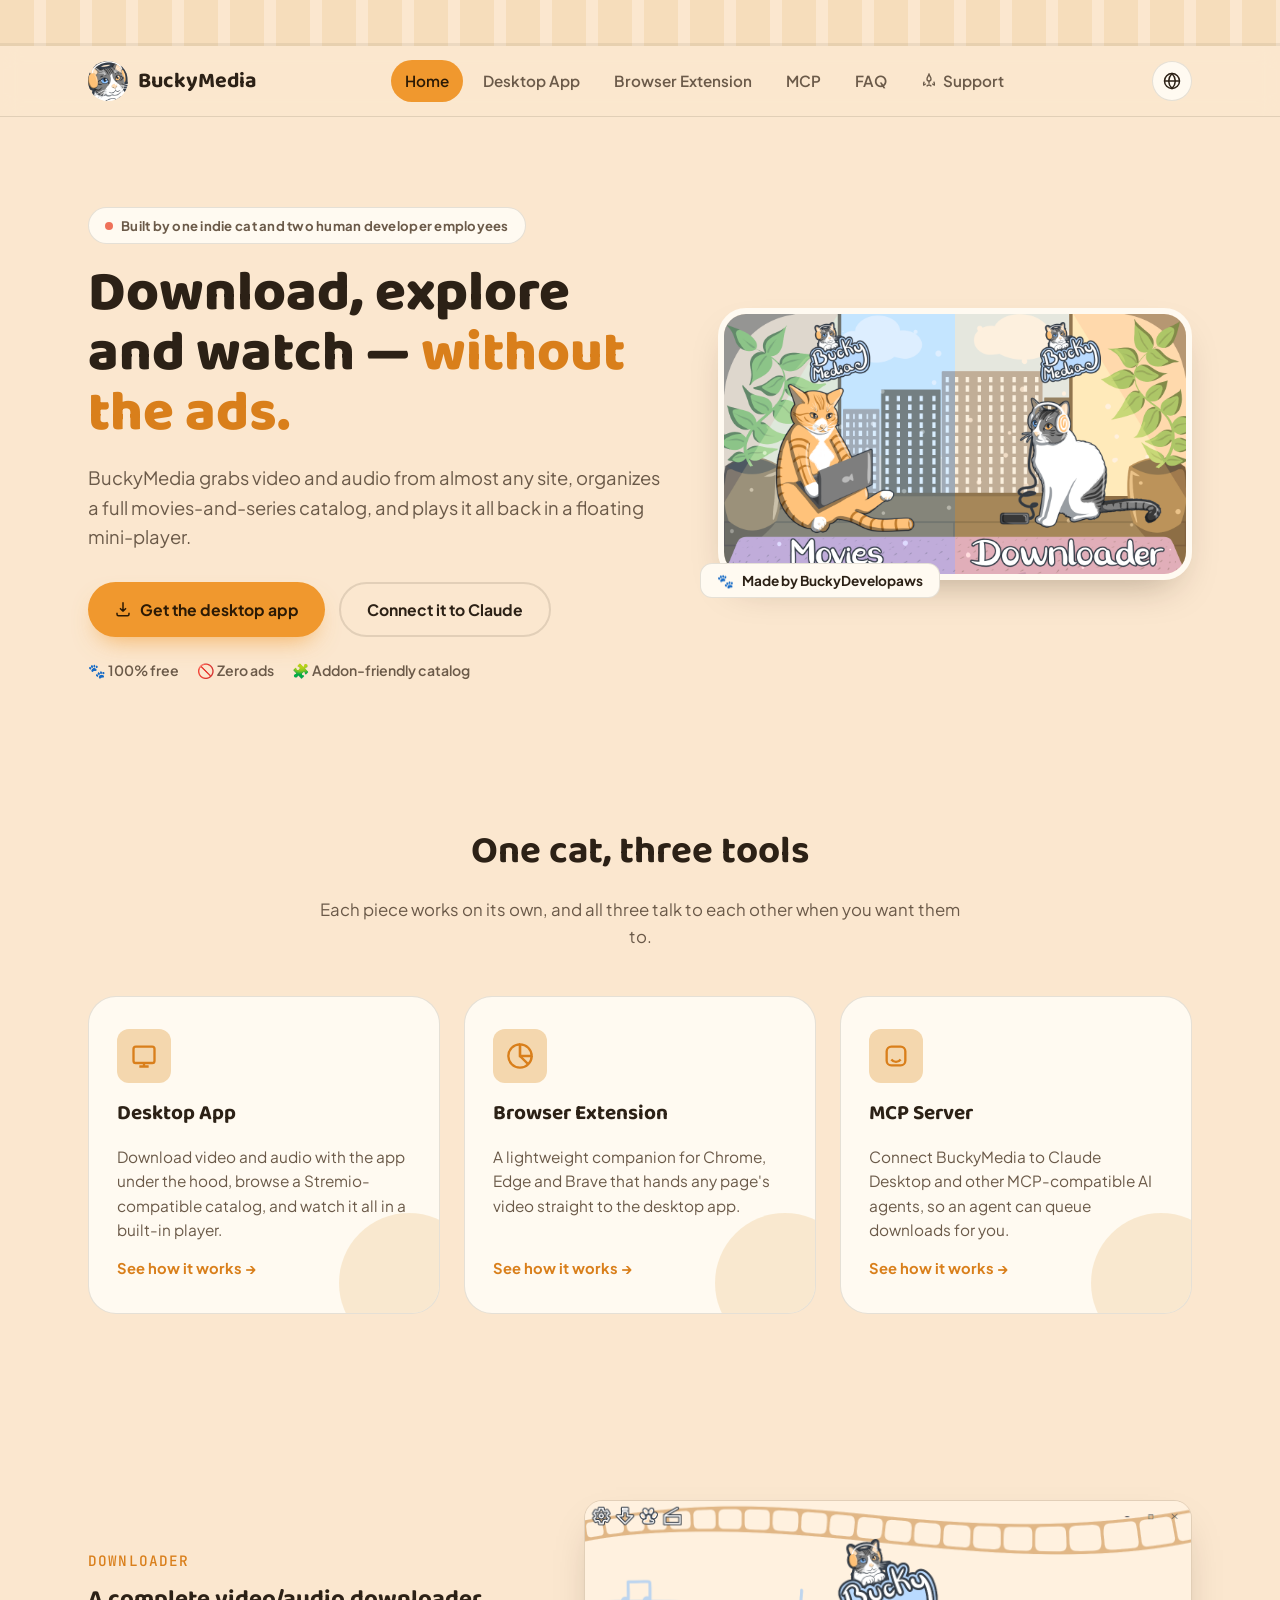
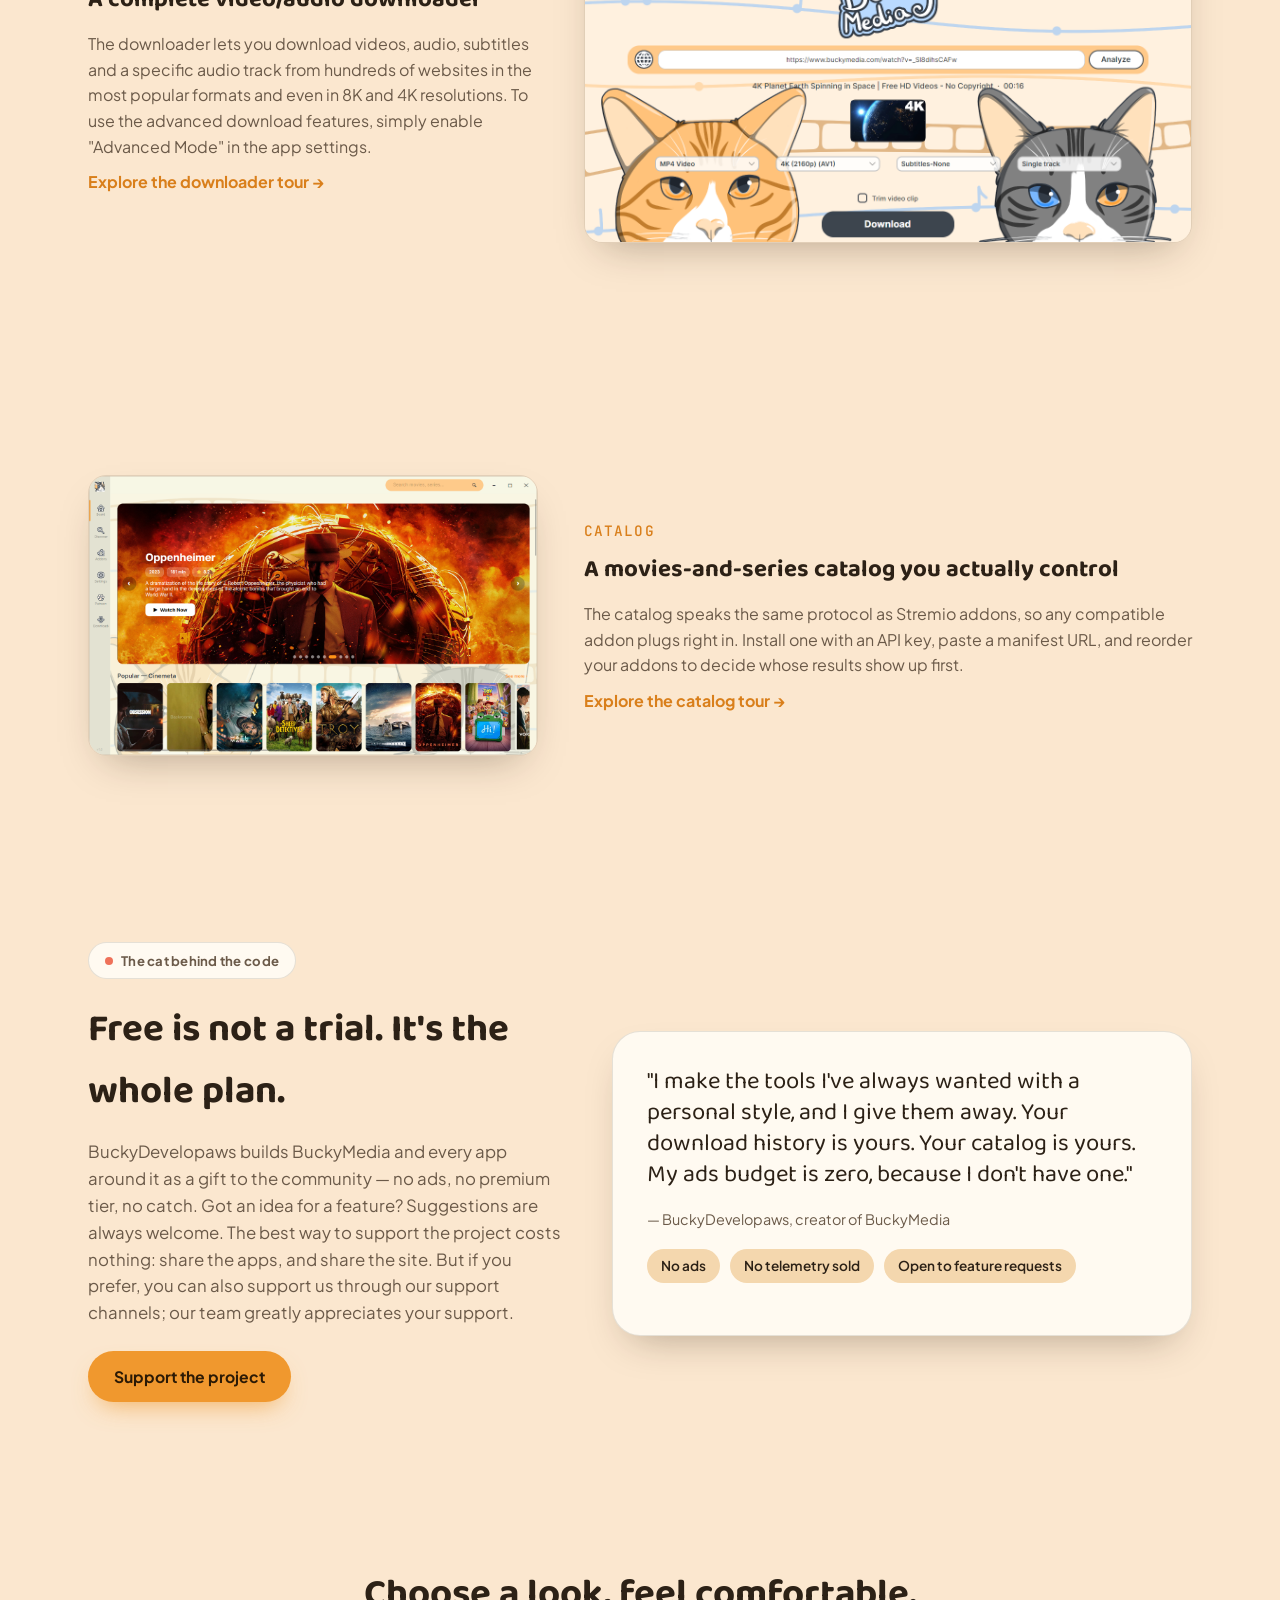
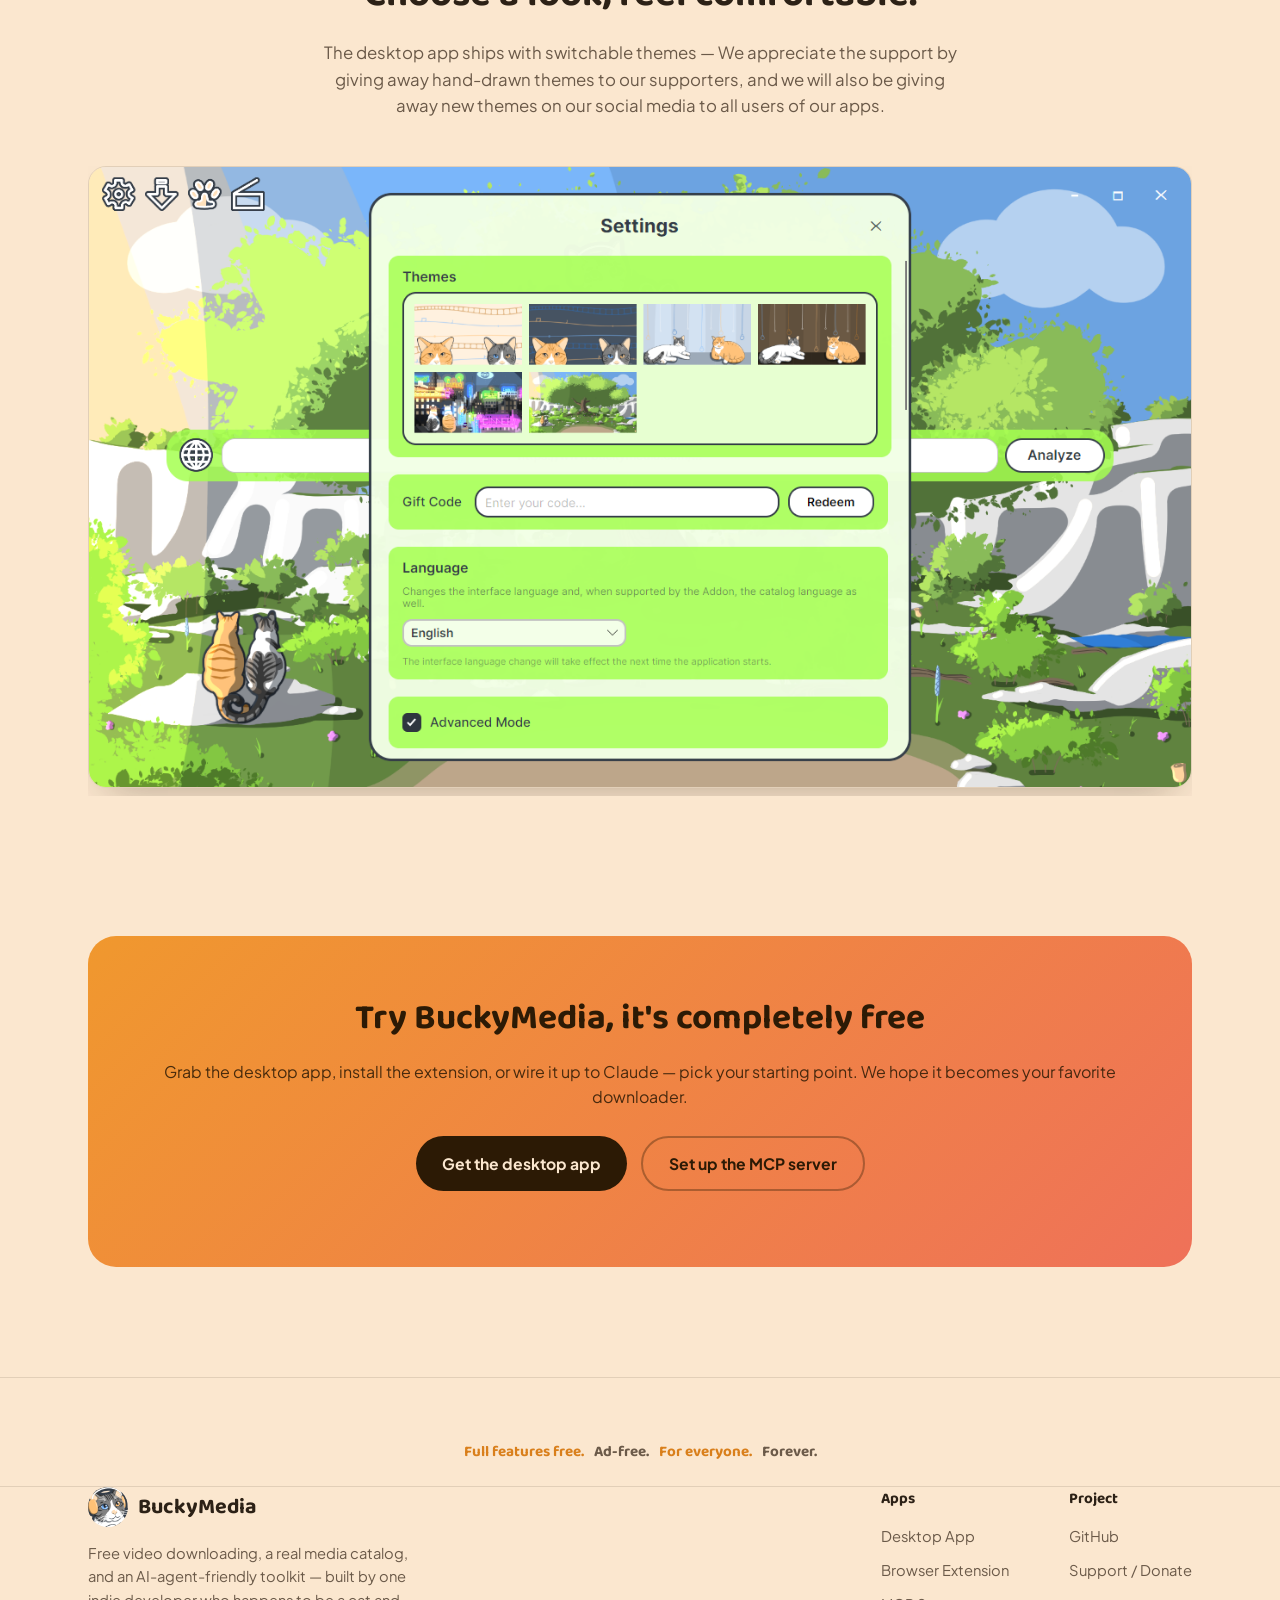
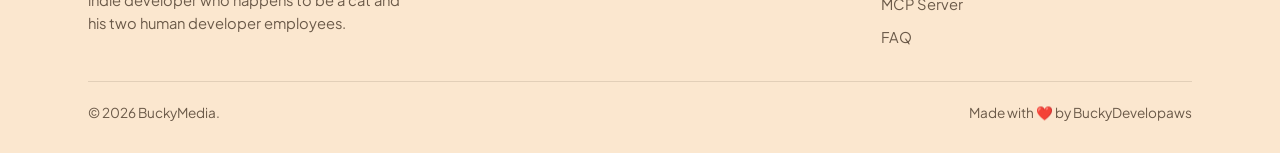
==== index.html @ bd4a401e "Update index.html" ====
<!DOCTYPE html>
<html lang="en">
<head>
<meta charset="UTF-8">
<meta name="viewport" content="width=device-width, initial-scale=1.0">
<title>BuckyMedia — Free downloader, catalog and player, made by an indie cat</title>
<meta name="description" content="BuckyMedia is a free video downloader, a Stremio-protocol media catalog, a built-in browser and player, a browser extension, and an MCP server for AI agents. No ads, ever.">
<link rel="icon" type="image/png" href="assets/img/favicon-32.png">
<link rel="preconnect" href="https://fonts.googleapis.com">
<link rel="stylesheet" href="assets/css/style.css">
</head>
<body>

<div class="filmstrip"></div>

<header class="site-header">
  <div class="wrap">
    <a href="index.html" class="brand">
      <img src="assets/img/favicon-256.png" alt="BuckyMedia logo">
      BuckyMedia
    </a>
    <nav class="main-nav">
      <a href="index.html" class="current">Home</a>
      <a href="desktop-app.html">Desktop App</a>
      <a href="browser-extension.html">Browser Extension</a>
      <a href="mcp.html">MCP</a>
      <a href="faq.html">FAQ</a>
      <a href="https://buckydevelopaws.github.io/" target="_blank" rel="noopener" class="support-link">
        <svg width="16" height="16" viewBox="0 0 24 24" fill="none" stroke="currentColor" stroke-width="2"><path d="M12 2c-1 3-3 4-3 7a3 3 0 0 0 6 0c0-3-2-4-3-7Z"/><path d="M5 13c-1.2 1.6-1.5 3-1 5 1.3-.3 2.4-1 3-2"/><path d="M19 13c1.2 1.6 1.5 3 1 5-1.3-.3-2.4-1-3-2"/><path d="M12 12v4"/><path d="M8.5 20c1-1.6 2-2 3.5-2s2.5.4 3.5 2"/></svg>
        Support
      </a>
    </nav>
    <div class="header-tools">
      <button class="lang-btn" aria-label="Change language" title="Change language">
        <svg viewBox="0 0 24 24" fill="none" stroke="currentColor" stroke-width="1.8"><circle cx="12" cy="12" r="9"/><path d="M3 12h18M12 3c2.5 2.7 4 6 4 9s-1.5 6.3-4 9c-2.5-2.7-4-6-4-9s1.5-6.3 4-9Z"/></svg>
      </button>      
      <button class="nav-toggle" aria-label="Open menu">
        <svg viewBox="0 0 24 24" fill="none" stroke="currentColor" stroke-width="2"><path d="M4 7h16M4 12h16M4 17h16"/></svg>
      </button>
      <div class="lang-popover">
        <p>Translate this page:</p>
        <div id="google_translate_element"></div>
      </div>
    </div>
  </div>
</header>

<main>

    <section class="hero">
        <div class="wrap">
            <div class="reveal in">
                <span class="eyebrow"><span class="dot"></span> Built by one indie cat and two human developer employees</span>
                <h1>Download, explore and watch — <span class="accent">without the ads.</span></h1>
                <p class="lede">BuckyMedia grabs video and audio from almost any site, organizes a full movies-and-series catalog, and plays it all back in a floating mini-player.</p>
                <div class="hero-actions">
                    <a href="https://github.com/BuckyMedia-Apps/desktop/releases/latest/download/BuckyMedia-win-Setup.exe" class="btn btn-primary">
                        <svg width="18" height="18" viewBox="0 0 24 24" fill="none" stroke="currentColor" stroke-width="2"><path d="M12 3v12m0 0 4-4m-4 4-4-4M4 17v2a2 2 0 0 0 2 2h12a2 2 0 0 0 2-2v-2" /></svg>
                        Get the desktop app
                    </a>
                    <a href="mcp.html" class="btn btn-ghost">Connect it to Claude</a>
                </div>
                <div class="hero-badges">
                    <span>🐾 100% free</span>
                    <span>🚫 Zero ads</span>
                    <span>🧩 Addon-friendly catalog</span>
                </div>
            </div>
            <div class="hero-art reveal">
                <img src="assets/img/D-Step-L.png" alt="BuckyMedia Launcher screen, to choose between the downloader and the catalog">
                <div class="float-tag"><span class="paw">🐾</span> Made by BuckyDevelopaws</div>
            </div>
        </div>
    </section>

    <section id="apps">
        <div class="wrap">
            <div class="section-head reveal">
                <h2>One cat, three tools</h2>
                <p>Each piece works on its own, and all three talk to each other when you want them to.</p>
            </div>
            <div class="app-grid">
                <a href="desktop-app.html" class="app-card reveal">
                    <div class="icon">
                        <svg viewBox="0 0 24 24" fill="none" stroke="currentColor" stroke-width="2"><rect x="3" y="4" width="18" height="14" rx="2" /><path d="M8 21h8M12 18v3" /></svg>
                    </div>
                    <h3>Desktop App</h3>
                    <p>Download video and audio with the app under the hood, browse a Stremio-compatible catalog, and watch it all in a built-in player.</p>
                    <span class="card-link">See how it works →</span>
                </a>
                <a href="browser-extension.html" class="app-card reveal">
                    <div class="icon">
                        <svg viewBox="0 0 24 24" fill="none" stroke="currentColor" stroke-width="2"><path d="M12 2a10 10 0 1 0 10 10" /><path d="M12 2v10l7 7" /><path d="M12 2a10 10 0 0 1 10 10h-10Z" /></svg>
                    </div>
                    <h3>Browser Extension</h3>
                    <p>A lightweight companion for Chrome, Edge and Brave that hands any page's video straight to the desktop app.</p>
                    <span class="card-link">See how it works →</span>
                </a>
                <a href="mcp.html" class="app-card reveal">
                    <div class="icon">
                        <svg viewBox="0 0 24 24" fill="none" stroke="currentColor" stroke-width="2"><rect x="4" y="4" width="16" height="16" rx="4" /><path d="M9 9h.01M15 9h.01M8 15c1 1.3 2.3 2 4 2s3-.7 4-2" /></svg>
                    </div>
                    <h3>MCP Server</h3>
                    <p>Connect BuckyMedia to Claude Desktop and other MCP-compatible AI agents, so an agent can queue downloads for you.</p>
                    <span class="card-link">See how it works →</span>
                </a>
            </div>
        </div>
    </section>

    <section id="catalog-preview">
        <div class="wrap">
            <div class="step reverse">
                <div class="step-media reveal">
                    <img src="assets/img/D-Step-p01.png" alt="BuckyMedia catalog showing featured titles and popular picks">
                </div>
                <div class="reveal">
                    <span class="step-num">DOWNLOADER</span>
                    <h3>A complete video/audio downloader</h3>
                    <p>The downloader lets you download videos, audio, subtitles and a specific audio track from hundreds of websites in the most popular formats and even in 8K and 4K resolutions. To use the advanced download features, simply enable "Advanced Mode" in the app settings.</p>
                    <a href="desktop-app.html#downloader" class="card-link" style="text-decoration:none; font-weight:700; color:var(--orange-dark);">Explore the downloader tour →</a>
                </div>
            </div>
        </div>
    </section>


    <section id="catalog-preview">
        <div class="wrap">
            <div class="step">
                <div class="step-media reveal">
                    <img src="assets/img/M-Step-02.png" alt="BuckyMedia catalog showing featured titles and popular picks">
                </div>
                <div class="reveal">
                    <span class="step-num">CATALOG</span>
                    <h3>A movies-and-series catalog you actually control</h3>
                    <p>The catalog speaks the same protocol as Stremio addons, so any compatible addon plugs right in. Install one with an API key, paste a manifest URL, and reorder your addons to decide whose results show up first.</p>
                    <a href="desktop-app.html#catalog" class="card-link" style="text-decoration:none; font-weight:700; color:var(--orange-dark);">Explore the catalog tour →</a>
                </div>
            </div>
        </div>
    </section>

    <section id="why-free">
        <div class="wrap">
            <div class="philosophy">
                <div class="reveal">
                    <span class="eyebrow"><span class="dot"></span> The cat behind the code</span>
                    <h2 style="font-family: var(--font-display); font-size: clamp(1.8rem, 3vw, 2.4rem); margin: 0 0 16px;">Free is not a trial. It's the whole plan.</h2>
                    <p style="color: var(--ink-soft); font-size: 1.05rem;">BuckyDevelopaws builds BuckyMedia and every app around it as a gift to the community — no ads, no premium tier, no catch. Got an idea for a feature? Suggestions are always welcome. The best way to support the project costs nothing: share the apps, and share the site. But if you prefer, you can also support us through our support channels; our team greatly appreciates your support.</p>
                    <div class="hero-actions" style="margin-top:24px;">
                        <a href="https://github.com/BuckyDevelopaws" target="_blank" rel="noopener" class="btn btn-primary">Support the project</a>
                    </div>
                </div>
                <div class="signature-card reveal">
                    <blockquote>"I make the tools I've always wanted with a personal style, and I give them away. Your download history is yours. Your catalog is yours. My ads budget is zero, because I don't have one."</blockquote>
                    <cite>— BuckyDevelopaws, creator of BuckyMedia</cite>
                    <div class="pill-row">
                        <span class="pill">No ads</span>
                        <span class="pill">No telemetry sold</span>
                        <span class="pill">Open to feature requests</span>
                    </div>
                </div>
            </div>
        </div>
    </section>

    <section id="themes">
        <div class="wrap">
            <div class="section-head reveal">
                <h2>Choose a look, feel comfortable.</h2>
                <p>The desktop app ships with switchable themes — We appreciate the support by giving away hand-drawn themes to our supporters, and we will also be giving away new themes on our social media to all users of our apps.</p>
            </div>
            <div class="theme-strip reveal">
                <img src="assets/img/S-Step-02.png" alt="Forest theme applied to the settings window" style="border-radius: var(--radius-md); border: 1px solid var(--line); box-shadow: var(--shadow);">
            </div>
        </div>
    </section>

    <section id="cta">
        <div class="wrap">
            <div class="cta-band reveal">
                <h2>Try BuckyMedia, it's completely free</h2>
                <p>Grab the desktop app, install the extension, or wire it up to Claude — pick your starting point. We hope it becomes your favorite downloader.</p>
                <div class="hero-actions" style="justify-content:center;">
                    <a href="https://github.com/BuckyMedia-Apps/desktop/releases/latest/download/BuckyMedia-win-Setup.exe" class="btn" style="background:#2c1a05; color:#fbe7cf;">Get the desktop app</a>
                    <a href="mcp.html" class="btn btn-ghost">Set up the MCP server</a>
                </div>
            </div>
        </div>
    </section>

</main>

<footer class="site-footer">
  <div class="tagline-strip"><span>Full features free.</span><span>Ad-free.</span><span>For everyone.</span><span>Forever.</span></div>
  <div class="wrap">
    <div class="footer-top">
      <div class="footer-brand">
        <a href="index.html" class="brand">
          <img src="assets/img/favicon-256.png" alt="BuckyMedia logo">
          BuckyMedia
        </a>
        <p>Free video downloading, a real media catalog, and an AI-agent-friendly toolkit — built by one indie developer who happens to be a cat and his two human developer employees.</p>
      </div>
      <div class="footer-links">
        <div>
          <h4>Apps</h4>
          <ul>
            <li><a href="desktop-app.html">Desktop App</a></li>
            <li><a href="browser-extension.html">Browser Extension</a></li>
            <li><a href="mcp.html">MCP Server</a></li>
            <li><a href="faq.html">FAQ</a></li>
          </ul>
        </div>
        <div>
          <h4>Project</h4>
          <ul>
            <li><a href="https://github.com/BuckyMedia-Apps" target="_blank" rel="noopener">GitHub</a></li>
            <li><a href="https://github.com/BuckyDevelopaws" target="_blank" rel="noopener">Support / Donate</a></li>
          </ul>
        </div>
      </div>
    </div>
    <div class="footer-bottom">
      <span>© <span id="year"></span> BuckyMedia.</span>
      <span>Made with ❤️ by BuckyDevelopaws</span>
    </div>
  </div>
</footer>

<script src="https://translate.google.com/translate_a/element.js?cb=googleTranslateElementInit"></script>
<script src="assets/js/main.js"></script>
<script>document.getElementById("year").textContent = new Date().getFullYear();</script>
</body>
</html>
---- assets/css/style.css ----
@import url('https://fonts.googleapis.com/css2?family=Baloo+2:wght@500;600;700;800&family=Plus+Jakarta+Sans:ital,wght@0,400;0,500;0,600;0,700;1,500&family=JetBrains+Mono:wght@400;500&display=swap');

:root {
  --cream: #fbe7cf;
  --cream-deep: #f4d7ae;
  --paper: #fffaf1;
  --ink: #2c2116;
  --ink-soft: #6b5a49;
  --orange: #f0982e;
  --orange-dark: #d97f1b;
  --coral: #ef7159;
  --sky: #8fd0e8;
  --sky-deep: #5fb3d1;
  --line: rgba(44, 33, 22, 0.12);
  --shadow: 0 18px 40px -18px rgba(44, 27, 10, 0.35);
  --radius-lg: 28px;
  --radius-md: 18px;
  --radius-sm: 12px;
  --font-display: "Baloo 2", ui-rounded, "Segoe UI", sans-serif;
  --font-body: "Plus Jakarta Sans", "Segoe UI", sans-serif;
  --font-mono: "JetBrains Mono", ui-monospace, monospace;
}

html[data-theme="night"] {
  --cream: #1c2333;
  --cream-deep: #141a28;
  --paper: #232b40;
  --ink: #f2ecdf;
  --ink-soft: #b7c1d9;
  --orange: #ffb454;
  --orange-dark: #f0982e;
  --coral: #ff8a70;
  --sky: #5fb3d1;
  --sky-deep: #3d90ae;
  --line: rgba(242, 236, 223, 0.14);
  --shadow: 0 18px 40px -18px rgba(0, 0, 0, 0.55);
}

html[data-theme="forest"] {
  --cream: #e7f2dc;
  --cream-deep: #d2e8bd;
  --paper: #fbfff4;
  --ink: #253017;
  --ink-soft: #55603f;
  --orange: #e8912f;
  --orange-dark: #c97a1f;
  --coral: #ef7159;
  --sky: #7fbf8a;
  --sky-deep: #5aa267;
  --line: rgba(37, 48, 23, 0.14);
  --shadow: 0 18px 40px -18px rgba(30, 45, 15, 0.35);
}

* { box-sizing: border-box; }

html { scroll-behavior: smooth; }

@media (prefers-reduced-motion: reduce) {
  html { scroll-behavior: auto; }
  * { animation-duration: 0.001ms !important; transition-duration: 0.001ms !important; }
}

body {
  margin: 0;
  background: var(--cream);
  color: var(--ink);
  font-family: var(--font-body);
  line-height: 1.6;
  transition: background 0.4s ease, color 0.4s ease;
  overflow-x: hidden;
}

img { max-width: 100%; display: block; }

a { color: inherit; }

.wrap {
  max-width: 1160px;
  margin: 0 auto;
  padding: 0 28px;
}

.filmstrip {
  height: 46px;
  width: 100%;
  background-image: repeating-linear-gradient(
    90deg,
    var(--cream-deep) 0px,
    var(--cream-deep) 34px,
    transparent 34px,
    transparent 46px
  );
  border-bottom: 3px solid var(--line);
  opacity: 0.6;
}

/* header */

.site-header {
  position: sticky;
  top: 0;
  z-index: 50;
  background: color-mix(in srgb, var(--cream) 88%, transparent);
  backdrop-filter: blur(10px);
  border-bottom: 1px solid var(--line);
}

.site-header .wrap {
  display: flex;
  align-items: center;
  justify-content: space-between;
  padding-top: 14px;
  padding-bottom: 14px;
  gap: 20px;
}

.brand {
  display: flex;
  align-items: center;
  gap: 10px;
  font-family: var(--font-display);
  font-weight: 700;
  font-size: 1.35rem;
  text-decoration: none;
  color: var(--ink);
  white-space: nowrap;
}

.brand img { width: 40px; height: 40px; border-radius: 50%; }

.main-nav {
  display: flex;
  align-items: center;
  gap: 6px;
}

.main-nav a {
  text-decoration: none;
  font-weight: 600;
  font-size: 0.95rem;
  color: var(--ink-soft);
  padding: 9px 14px;
  border-radius: 999px;
  transition: background 0.2s ease, color 0.2s ease;
}

.main-nav a:hover,
.main-nav a:focus-visible {
  background: var(--cream-deep);
  color: var(--ink);
}

.main-nav a.current {
  background: var(--orange);
  color: #2c1a05;
}

.main-nav a.support-link {
  display: inline-flex;
  align-items: center;
  gap: 6px;
}

.header-tools {
  display: flex;
  align-items: center;
  gap: 10px;
}

.lang-btn,
.theme-btn {
  display: inline-flex;
  align-items: center;
  justify-content: center;
  width: 40px;
  height: 40px;
  border-radius: 50%;
  border: 1px solid var(--line);
  background: var(--paper);
  cursor: pointer;
  color: var(--ink);
  transition: transform 0.2s ease, background 0.2s ease;
}

.lang-btn:hover,
.theme-btn:hover { transform: translateY(-2px); background: var(--cream-deep); }

.lang-btn svg,
.theme-btn svg { width: 20px; height: 20px; }

.lang-popover {
  position: absolute;
  right: 28px;
  top: 64px;
  background: var(--paper);
  border: 1px solid var(--line);
  border-radius: var(--radius-sm);
  box-shadow: var(--shadow);
  padding: 10px;
  display: none;
  min-width: 190px;
}

.lang-popover.open { display: block; }

.lang-popover p {
  margin: 0 0 8px;
  font-size: 0.82rem;
  color: var(--ink-soft);
}

#google_translate_element { font-size: 0.9rem; }

.nav-toggle {
  display: none;
  width: 40px;
  height: 40px;
  border-radius: 50%;
  border: 1px solid var(--line);
  background: var(--paper);
  align-items: center;
  justify-content: center;
  cursor: pointer;
}

/* buttons */

.btn {
  display: inline-flex;
  align-items: center;
  gap: 8px;
  font-family: var(--font-body);
  font-weight: 700;
  font-size: 0.98rem;
  padding: 13px 26px;
  border-radius: 999px;
  border: none;
  cursor: pointer;
  text-decoration: none;
  transition: transform 0.15s ease, box-shadow 0.15s ease;
}

.btn:hover { transform: translateY(-2px); }

.btn-primary {
  background: var(--orange);
  color: #2c1a05;
  box-shadow: 0 12px 24px -10px color-mix(in srgb, var(--orange) 70%, transparent);
}

.btn-primary:hover { background: var(--orange-dark); }

.btn-ghost {
  background: transparent;
  color: var(--ink);
  border: 2px solid var(--line);
}

.btn-ghost:hover { border-color: var(--orange); }

.btn-block { width: 100%; justify-content: center; }

/* hero */

.hero {
  position: relative;
  padding: 90px 0 70px;
  overflow: hidden;
}

.hero .wrap {
  display: grid;
  grid-template-columns: 1.1fr 0.9fr;
  gap: 50px;
  align-items: center;
}

.eyebrow {
  display: inline-flex;
  align-items: center;
  gap: 8px;
  background: var(--paper);
  border: 1px solid var(--line);
  padding: 7px 16px;
  border-radius: 999px;
  font-size: 0.82rem;
  font-weight: 700;
  letter-spacing: 0.02em;
  color: var(--ink-soft);
  margin-bottom: 20px;
}

.eyebrow .dot { width: 8px; height: 8px; border-radius: 50%; background: var(--coral); }

h1 {
  font-family: var(--font-display);
  font-size: clamp(2.4rem, 4.4vw, 3.6rem);
  line-height: 1.06;
  margin: 0 0 20px;
  font-weight: 800;
}

h1 .accent { color: var(--orange-dark); }

.lede {
  font-size: 1.15rem;
  color: var(--ink-soft);
  max-width: 46ch;
  margin: 0 0 30px;
}

.hero-actions { display: flex; gap: 14px; flex-wrap: wrap; margin-bottom: 22px; }

.hero-badges { display: flex; gap: 18px; flex-wrap: wrap; font-size: 0.88rem; color: var(--ink-soft); font-weight: 600; }

.hero-badges span { display: inline-flex; align-items: center; gap: 6px; }

.hero-art {
  position: relative;
}

.hero-art img {
  border-radius: var(--radius-lg);
  border: 6px solid var(--paper);
  box-shadow: var(--shadow);
}

.hero-art .float-tag {
  position: absolute;
  bottom: -18px;
  left: -18px;
  background: var(--paper);
  border: 1px solid var(--line);
  border-radius: var(--radius-sm);
  padding: 6px 16px;
  box-shadow: var(--shadow);
  font-weight: 700;
  font-size: 0.85rem;
  display: flex;
  align-items: center;
  gap: 8px;
}

.hero-art .float-tag .paw { color: var(--orange-dark); }

/* section basics */

section { padding: 70px 0; }

.section-head { max-width: 640px; margin: 0 auto 46px; text-align: center; }

.section-head h2 {
  font-family: var(--font-display);
  font-size: clamp(1.8rem, 3vw, 2.4rem);
  margin: 0 0 14px;
  font-weight: 700;
}

.section-head p { color: var(--ink-soft); font-size: 1.05rem; margin: 0; }

.section-head.left { text-align: left; margin: 0 0 46px; }

/* app cards */

.app-grid {
  display: grid;
  grid-template-columns: repeat(3, 1fr);
  gap: 24px;
}

.app-card {
  background: var(--paper);
  border: 1px solid var(--line);
  border-radius: var(--radius-lg);
  padding: 32px 28px;
  display: flex;
  flex-direction: column;
  gap: 14px;
  text-decoration: none;
  color: var(--ink);
  transition: transform 0.2s ease, box-shadow 0.2s ease;
  position: relative;
  overflow: hidden;
}

.app-card::after {
  content: "";
  position: absolute;
  inset: auto -40px -40px auto;
  width: 140px;
  height: 140px;
  background: var(--cream-deep);
  border-radius: 50%;
  opacity: 0.5;
  z-index: 0;
}

.app-card > * { position: relative; z-index: 1; }

.app-card:hover { transform: translateY(-6px); box-shadow: var(--shadow); }

.app-card .icon {
  width: 54px;
  height: 54px;
  border-radius: var(--radius-sm);
  background: var(--cream-deep);
  display: flex;
  align-items: center;
  justify-content: center;
}

.app-card .icon svg { width: 28px; height: 28px; color: var(--orange-dark); }

.app-card h3 { font-family: var(--font-display); font-size: 1.3rem; margin: 0; }

.app-card p { margin: 0; color: var(--ink-soft); font-size: 0.96rem; }

.app-card .card-link {
  margin-top: auto;
  font-weight: 700;
  color: var(--orange-dark);
  display: inline-flex;
  align-items: center;
  gap: 6px;
  font-size: 0.92rem;
}

/* steps / tutorial */

.step {
  display: grid;
  grid-template-columns: 0.85fr 1.15fr;
  gap: 46px;
  align-items: center;
  padding: 46px 0;
  border-bottom: 1px solid var(--line);
}

.step:last-child { border-bottom: none; }

.step.reverse .step-media { order: 2; }

.step-media img {
  border-radius: var(--radius-md);
  border: 1px solid var(--line);
  box-shadow: var(--shadow);
}

.step-num {
  font-family: var(--font-mono);
  color: var(--orange-dark);
  font-weight: 500;
  font-size: 0.9rem;
  letter-spacing: 0.08em;
}

.step h3 {
  font-family: var(--font-display);
  font-size: 1.5rem;
  margin: 8px 0 12px;
}

.step p { color: var(--ink-soft); margin: 0 0 10px; }

.step ul { margin: 12px 0 0; padding-left: 20px; color: var(--ink-soft); }

.step ul li { margin-bottom: 6px; }

.step .callout-list {
  list-style: none;
  padding: 0;
  margin: 14px 0 0;
  display: flex;
  flex-direction: column;
  gap: 10px;
}

.step .callout-list li {
  display: flex;
  gap: 12px;
  align-items: flex-start;
  font-size: 0.95rem;
}

.step .callout-list .num {
  flex: none;
  width: 26px;
  height: 26px;
  border-radius: 50%;
  background: var(--orange);
  color: #2c1a05;
  font-family: var(--font-mono);
  font-size: 0.78rem;
  font-weight: 700;
  display: flex;
  align-items: center;
  justify-content: center;
}

/* two-up media */

.duo {
  display: grid;
  grid-template-columns: 1fr 1fr;
  gap: 24px;
  margin-top: 18px;
}

.duo figure { margin: 0; }

.duo img {
  border-radius: var(--radius-md);
  border: 1px solid var(--line);
  box-shadow: var(--shadow);
}

.duo figcaption {
  margin-top: 10px;
  font-size: 0.86rem;
  color: var(--ink-soft);
  text-align: center;
}

/* panel / info blocks */

.panel {
  background: var(--paper);
  border: 1px solid var(--line);
  border-radius: var(--radius-lg);
  padding: 40px;
}

.panel + .panel { margin-top: 24px; }

.pill-row { display: flex; gap: 10px; flex-wrap: wrap; margin: 18px 0; }

.pill {
  background: var(--cream-deep);
  color: var(--ink);
  border-radius: 999px;
  padding: 6px 14px;
  font-size: 0.85rem;
  font-weight: 600;
}

.code-block {
  background: var(--ink);
  color: #f2ecdf;
  border-radius: var(--radius-sm);
  padding: 20px 22px;
  font-family: var(--font-mono);
  font-size: 0.86rem;
  overflow-x: auto;
  margin: 18px 0;
  line-height: 1.7;
}

html[data-theme="night"] .code-block { background: #0e1320; }

.code-block .comment { color: #8fa3c7; }
.code-block .key { color: #ffb454; }
.code-block .str { color: #a6e3a1; }

.two-col {
  display: grid;
  grid-template-columns: 1fr 1fr;
  gap: 24px;
}

.checklist { list-style: none; padding: 0; margin: 0; display: flex; flex-direction: column; gap: 12px; }

.checklist li { display: flex; gap: 12px; align-items: flex-start; color: var(--ink-soft); }

.checklist svg { flex: none; width: 20px; height: 20px; color: var(--sky-deep); margin-top: 2px; }

/* why free / philosophy */

.philosophy {
  display: grid;
  grid-template-columns: 0.9fr 1.1fr;
  gap: 50px;
  align-items: center;
}

.philosophy .signature-card {
  background: var(--paper);
  border-radius: var(--radius-lg);
  border: 1px solid var(--line);
  padding: 34px;
  box-shadow: var(--shadow);
}

.philosophy blockquote {
  font-family: var(--font-display);
  font-size: 1.5rem;
  margin: 0 0 18px;
  line-height: 1.3;
}

.philosophy cite { display: block; font-style: normal; color: var(--ink-soft); font-size: 0.9rem; font-family: var(--font-body); }

/* theme showcase strip */

.theme-strip {
  display: flex;
  gap: 14px;
  overflow-x: auto;
  padding-bottom: 8px;
}

.theme-chip {
  flex: none;
  width: 150px;
  border-radius: var(--radius-md);
  overflow: hidden;
  border: 2px solid var(--line);
  cursor: pointer;
  background: none;
  padding: 0;
  transition: border-color 0.2s ease, transform 0.2s ease;
}

.theme-chip:hover { transform: translateY(-4px); }

.theme-chip.active { border-color: var(--orange); }

.theme-chip img { display: block; }

.theme-chip span {
  display: block;
  padding: 8px 0;
  text-align: center;
  font-size: 0.82rem;
  font-weight: 700;
  background: var(--paper);
}

/* CTA band */

.cta-band {
  background: linear-gradient(135deg, var(--orange) 0%, var(--coral) 100%);
  border-radius: var(--radius-lg);
  padding: 54px;
  text-align: center;
  color: #2c1a05;
}

.cta-band h2 { font-family: var(--font-display); font-size: clamp(1.6rem, 3vw, 2.2rem); margin: 0 0 12px; }

.cta-band p { margin: 0 0 26px; opacity: 0.85; }

.cta-band .btn-ghost { border-color: rgba(44,26,5,0.35); color: #2c1a05; }

/* FAQ accordion */

.faq-list {
  display: flex;
  flex-direction: column;
  gap: 14px;
}

.faq-item {
  background: var(--paper);
  border: 1px solid var(--line);
  border-radius: var(--radius-md);
  padding: 4px 26px;
  transition: border-color 0.2s ease;
}

.faq-item[open] { border-color: var(--orange); }

.faq-item summary {
  list-style: none;
  cursor: pointer;
  padding: 20px 0;
  display: flex;
  align-items: center;
  justify-content: space-between;
  gap: 20px;
  font-family: var(--font-display);
  font-weight: 600;
  font-size: 1.08rem;
}

.faq-item summary::-webkit-details-marker { display: none; }

.faq-icon {
  flex: none;
  width: 30px;
  height: 30px;
  border-radius: 50%;
  background: var(--cream-deep);
  display: flex;
  align-items: center;
  justify-content: center;
  position: relative;
}

.faq-icon::before,
.faq-icon::after {
  content: "";
  position: absolute;
  background: var(--orange-dark);
  border-radius: 2px;
}

.faq-icon::before { width: 12px; height: 2px; }
.faq-icon::after { width: 2px; height: 12px; transition: transform 0.2s ease; }

.faq-item[open] .faq-icon::after { transform: scaleY(0); }

.faq-answer {
  padding: 0 0 24px;
  color: var(--ink-soft);
  max-width: 68ch;
}

.faq-answer p { margin: 0 0 12px; }
.faq-answer p:last-child { margin-bottom: 0; }
.faq-answer ul { margin: 0 0 12px; padding-left: 20px; }
.faq-answer strong { color: var(--ink); }

.site-grid {
  display: grid;
  grid-template-columns: repeat(auto-fill, minmax(150px, 1fr));
  gap: 10px 16px;
  margin: 16px 0;
  padding: 0;
  list-style: none;
}

.site-grid li {
  color: var(--ink-soft);
  font-size: 0.92rem;
  display: flex;
  align-items: center;
  gap: 8px;
}

.site-grid li::before {
  content: "";
  width: 6px;
  height: 6px;
  border-radius: 50%;
  background: var(--sky-deep);
  flex: none;
}

.tip-card {
  background: var(--cream-deep);
  border-radius: var(--radius-md);
  padding: 20px 24px;
  margin-top: 14px;
  font-size: 0.95rem;
}

/* brand manifesto (Valentine-style tagline) */

.manifesto {
  text-align: center;
  padding: 10px 0;
}

.manifesto .line {
  font-family: var(--font-display);
  font-weight: 800;
  font-size: clamp(1.6rem, 4.2vw, 3rem);
  line-height: 1.25;
  margin: 0;
}

.manifesto .line:nth-child(2) { color: var(--orange-dark); }
.manifesto .line:nth-child(4) { color: var(--coral); }

.tagline-strip {
  display: flex;
  justify-content: center;
  gap: 10px;
  flex-wrap: wrap;
  padding: 16px 0 22px;
  font-family: var(--font-display);
  font-weight: 700;
  font-size: 0.95rem;
  color: var(--ink-soft);
  border-bottom: 1px solid var(--line);
}

.tagline-strip span:nth-child(odd) { color: var(--orange-dark); }

/* footer */

.site-footer {
  border-top: 1px solid var(--line);
  padding: 46px 0 30px;
  margin-top: 40px;
}

.footer-top {
  display: flex;
  justify-content: space-between;
  gap: 30px;
  flex-wrap: wrap;
  margin-bottom: 30px;
}

.footer-brand { max-width: 320px; }

.footer-brand .brand { margin-bottom: 10px; }

.footer-brand p { color: var(--ink-soft); font-size: 0.92rem; }

.footer-links { display: flex; gap: 60px; flex-wrap: wrap; }

.footer-links h4 { font-family: var(--font-display); font-size: 0.95rem; margin: 0 0 12px; }

.footer-links ul { list-style: none; margin: 0; padding: 0; display: flex; flex-direction: column; gap: 8px; }

.footer-links a { text-decoration: none; color: var(--ink-soft); font-size: 0.92rem; }

.footer-links a:hover { color: var(--orange-dark); }

.footer-bottom {
  border-top: 1px solid var(--line);
  padding-top: 20px;
  display: flex;
  justify-content: space-between;
  gap: 12px;
  flex-wrap: wrap;
  font-size: 0.85rem;
  color: var(--ink-soft);
}

/* fade in on scroll */

.reveal { opacity: 0; transform: translateY(18px); transition: opacity 0.6s ease, transform 0.6s ease; }
.reveal.in { opacity: 1; transform: translateY(0); }

@media (max-width: 900px) {
  .hero .wrap { grid-template-columns: 1fr; }
  .app-grid { grid-template-columns: 1fr; }
  .step, .step.reverse { grid-template-columns: 1fr; }
  .step.reverse .step-media { order: 0; }
  .duo { grid-template-columns: 1fr; }
  .philosophy { grid-template-columns: 1fr; }
  .two-col { grid-template-columns: 1fr; }
  .main-nav { display: none; }
  .nav-toggle { display: flex; }
  .cta-band { padding: 36px 22px; }
}

@media (max-width: 900px) {
  .main-nav.mobile-open {
    display: flex;
    position: absolute;
    top: 68px;
    left: 0;
    right: 0;
    background: var(--paper);
    flex-direction: column;
    padding: 16px;
    border-bottom: 1px solid var(--line);
    box-shadow: var(--shadow);
  }
}

@media (max-width: 560px) {
  .footer-links { gap: 30px; }
}
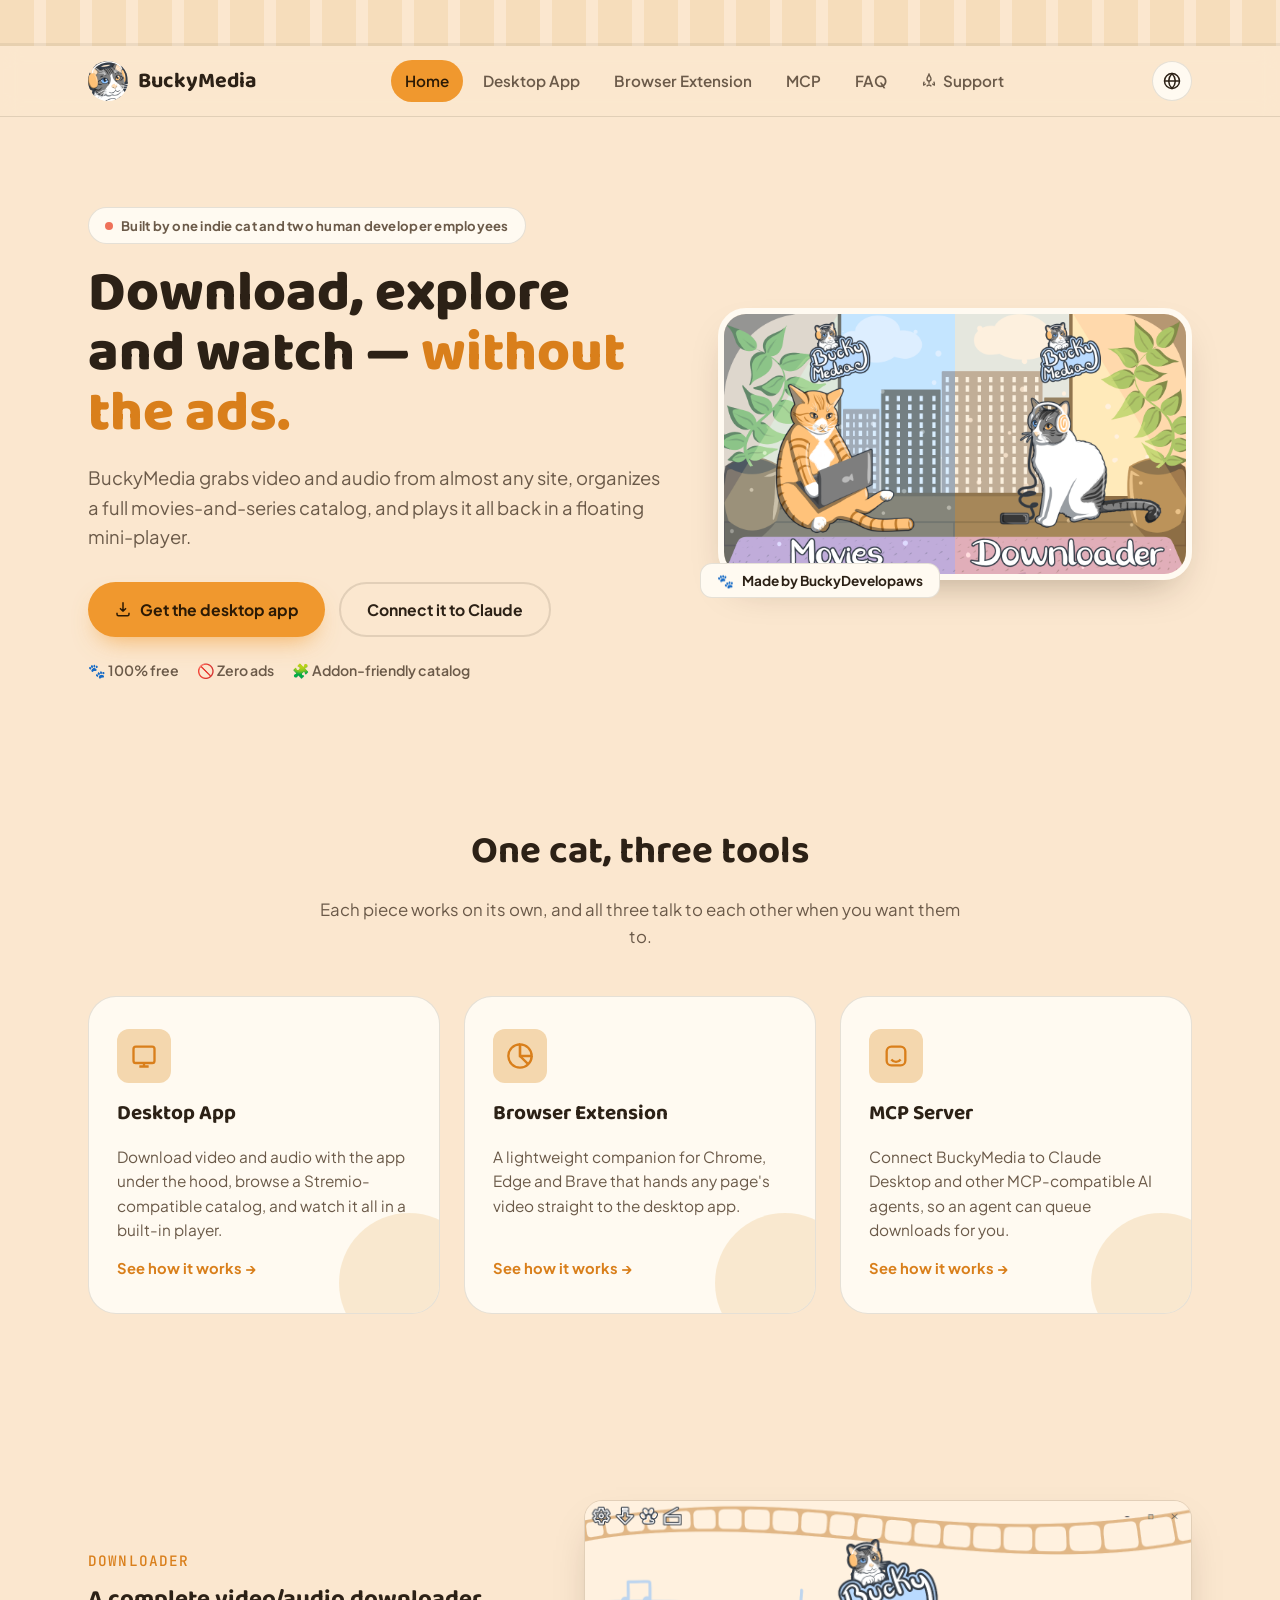
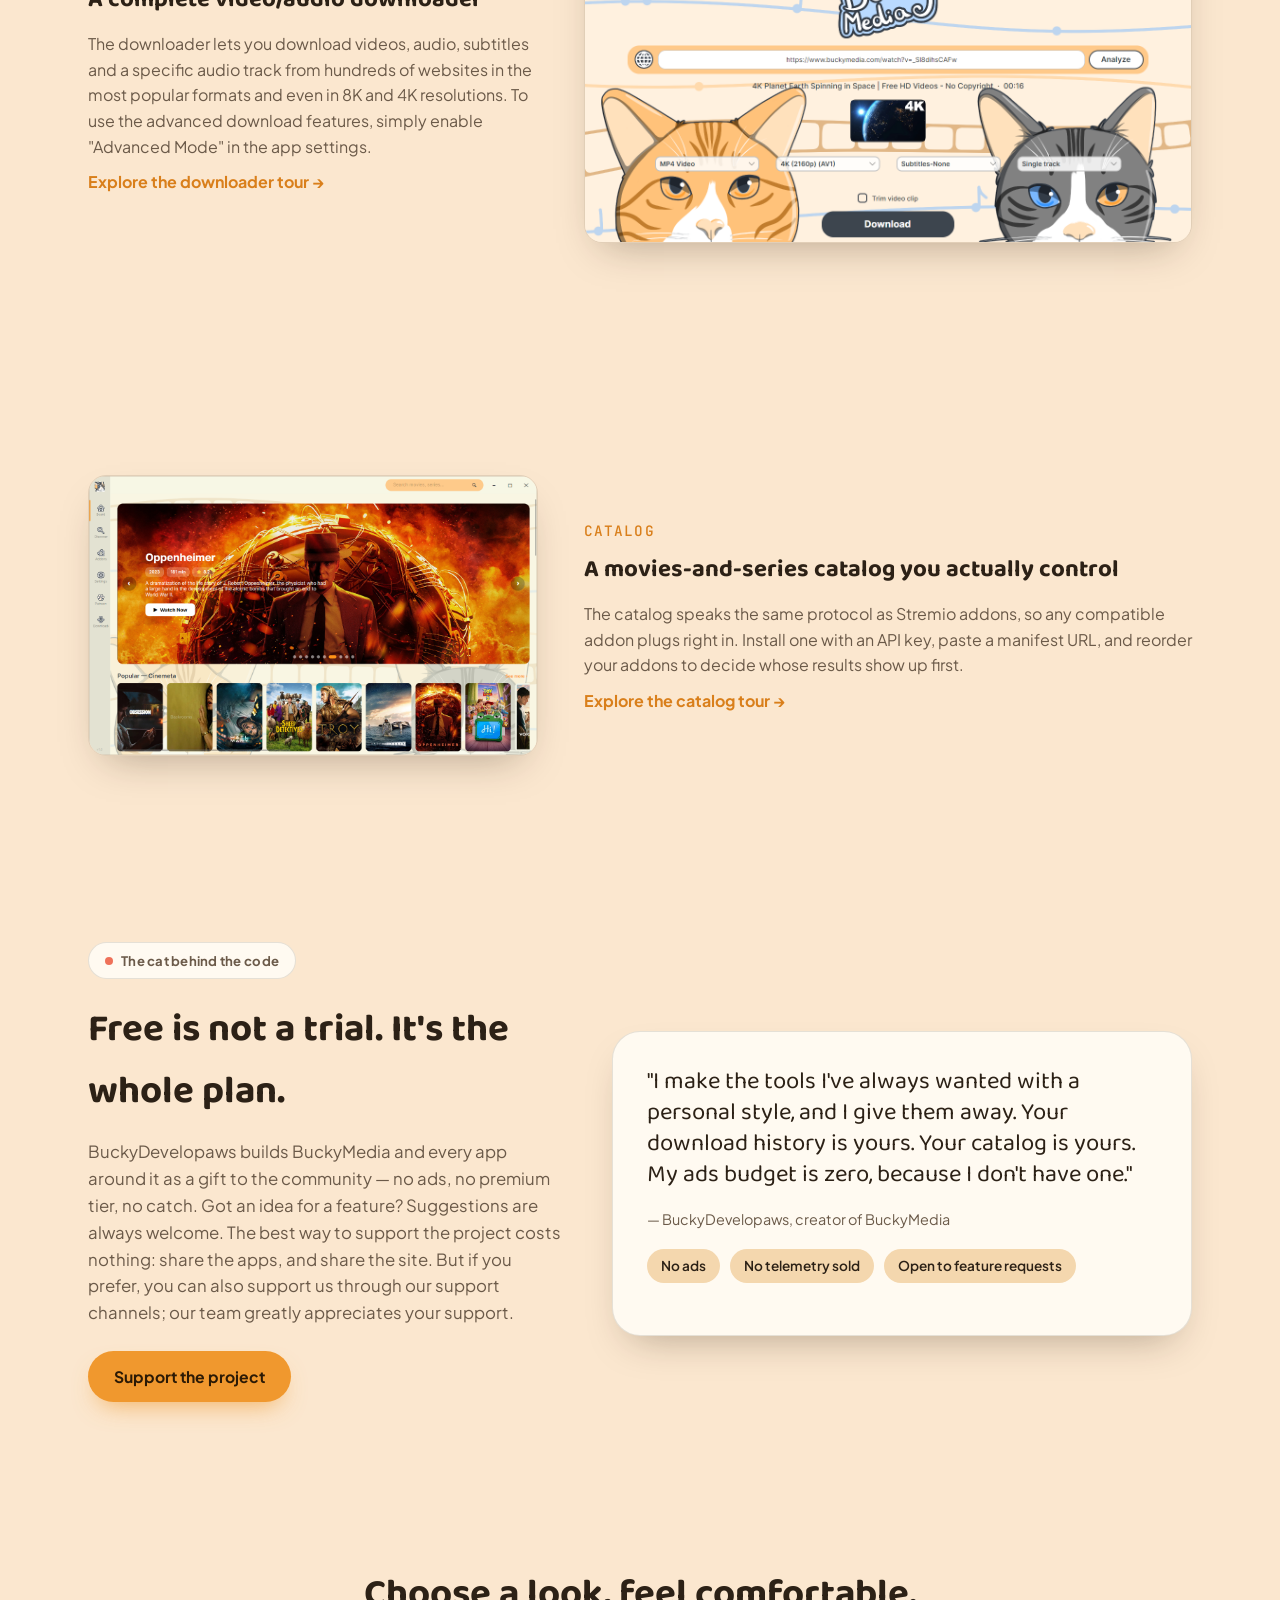
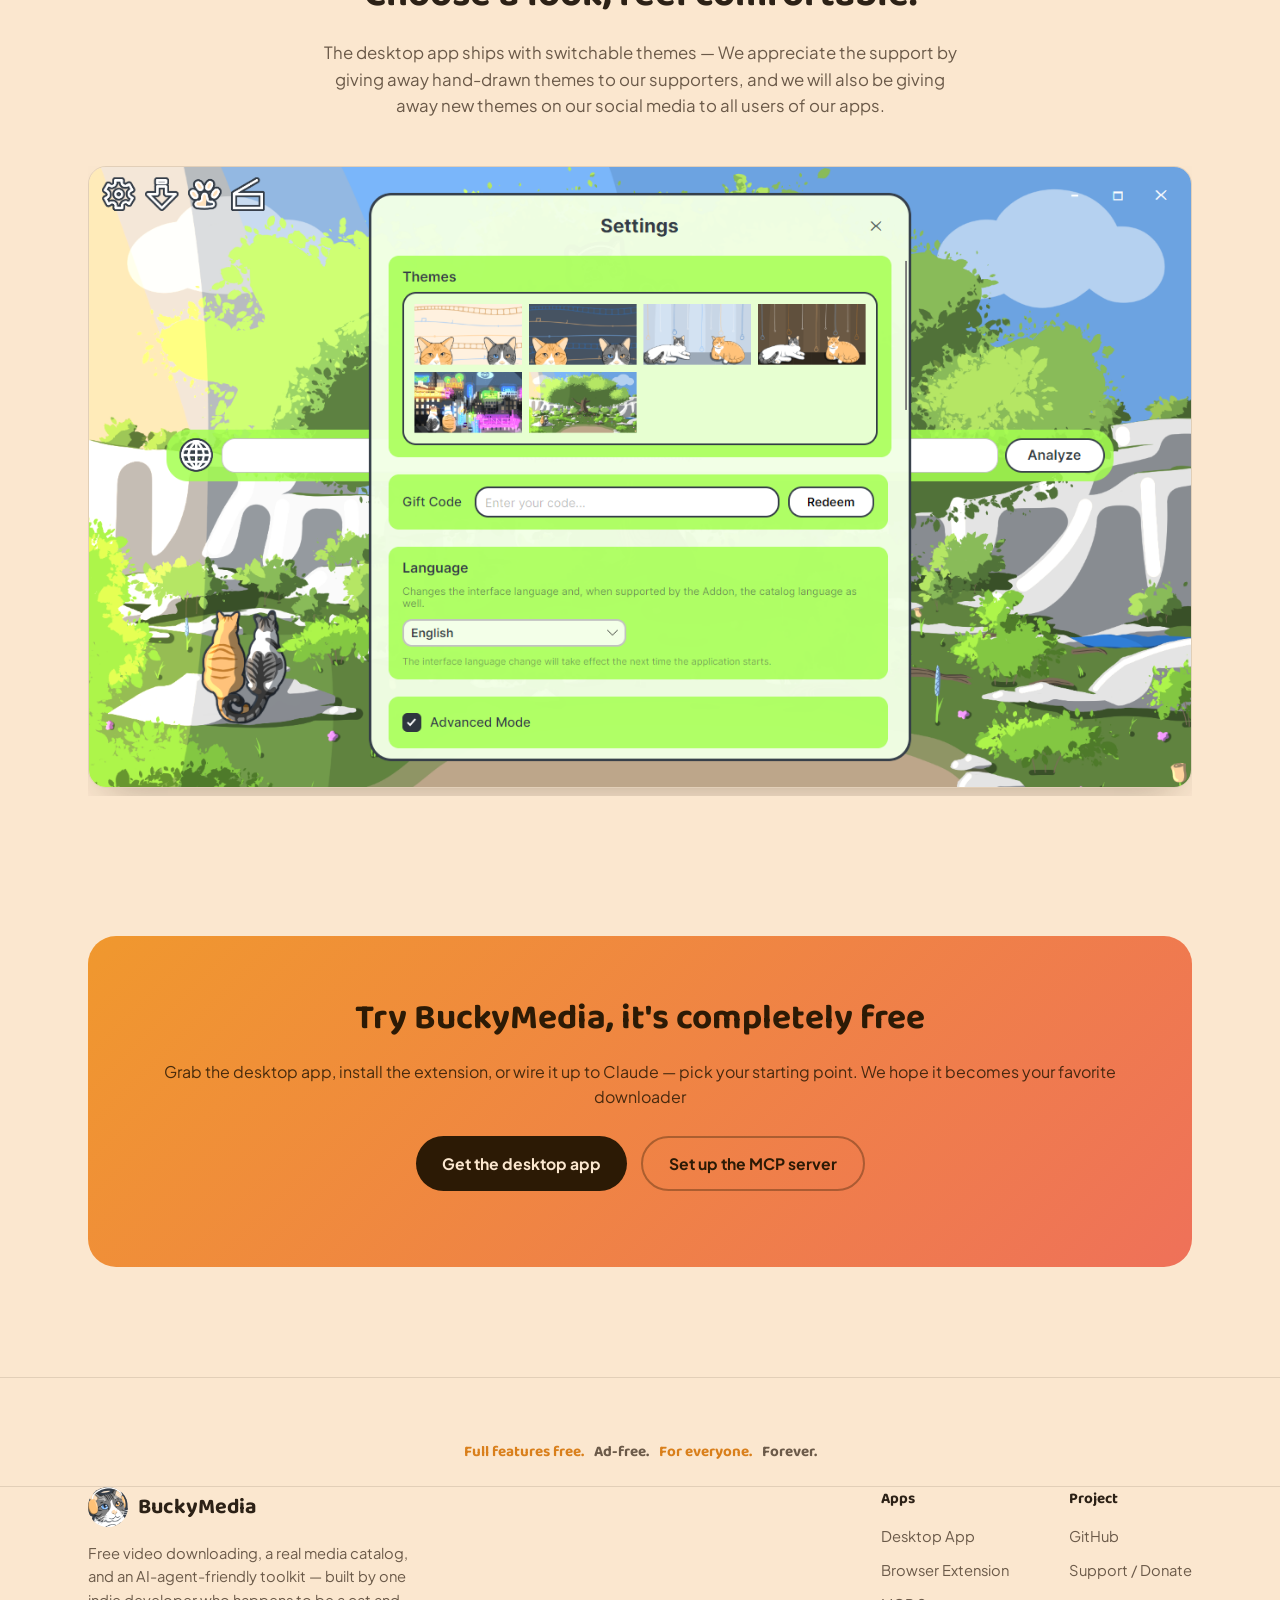
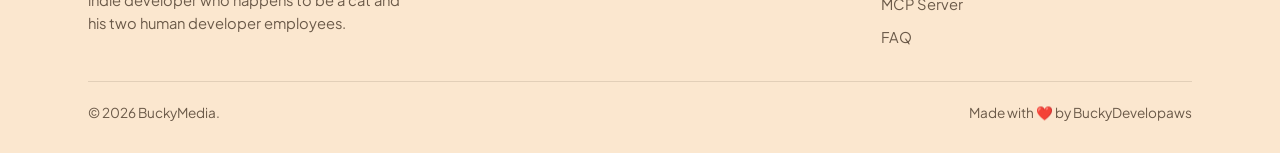
==== commit 9cd2acc6: "Update index.html" ====
--- a/index.html
+++ b/index.html
@@ -149,7 +149,7 @@
                     <h2 style="font-family: var(--font-display); font-size: clamp(1.8rem, 3vw, 2.4rem); margin: 0 0 16px;">Free is not a trial. It's the whole plan.</h2>
                     <p style="color: var(--ink-soft); font-size: 1.05rem;">BuckyDevelopaws builds BuckyMedia and every app around it as a gift to the community — no ads, no premium tier, no catch. Got an idea for a feature? Suggestions are always welcome. The best way to support the project costs nothing: share the apps, and share the site. But if you prefer, you can also support us through our support channels; our team greatly appreciates your support.</p>
                     <div class="hero-actions" style="margin-top:24px;">
-                        <a href="https://github.com/BuckyDevelopaws" target="_blank" rel="noopener" class="btn btn-primary">Support the project</a>
+                        <a href="https://buckydevelopaws.github.io/" target="_blank" rel="noopener" class="btn btn-primary">Support the project</a>
                     </div>
                 </div>
                 <div class="signature-card reveal">
@@ -181,7 +181,7 @@
         <div class="wrap">
             <div class="cta-band reveal">
                 <h2>Try BuckyMedia, it's completely free</h2>
-                <p>Grab the desktop app, install the extension, or wire it up to Claude — pick your starting point. We hope it becomes your favorite downloader.</p>
+                <p>Grab the desktop app, install the extension, or wire it up to Claude — pick your starting point. We hope it becomes your favorite downloader</p>
                 <div class="hero-actions" style="justify-content:center;">
                     <a href="https://github.com/BuckyMedia-Apps/desktop/releases/latest/download/BuckyMedia-win-Setup.exe" class="btn" style="background:#2c1a05; color:#fbe7cf;">Get the desktop app</a>
                     <a href="mcp.html" class="btn btn-ghost">Set up the MCP server</a>
@@ -217,7 +217,7 @@
           <h4>Project</h4>
           <ul>
             <li><a href="https://github.com/BuckyMedia-Apps" target="_blank" rel="noopener">GitHub</a></li>
-            <li><a href="https://github.com/BuckyDevelopaws" target="_blank" rel="noopener">Support / Donate</a></li>
+            <li><a href="https://buckydevelopaws.github.io/" target="_blank" rel="noopener">Support / Donate</a></li>
           </ul>
         </div>
       </div>
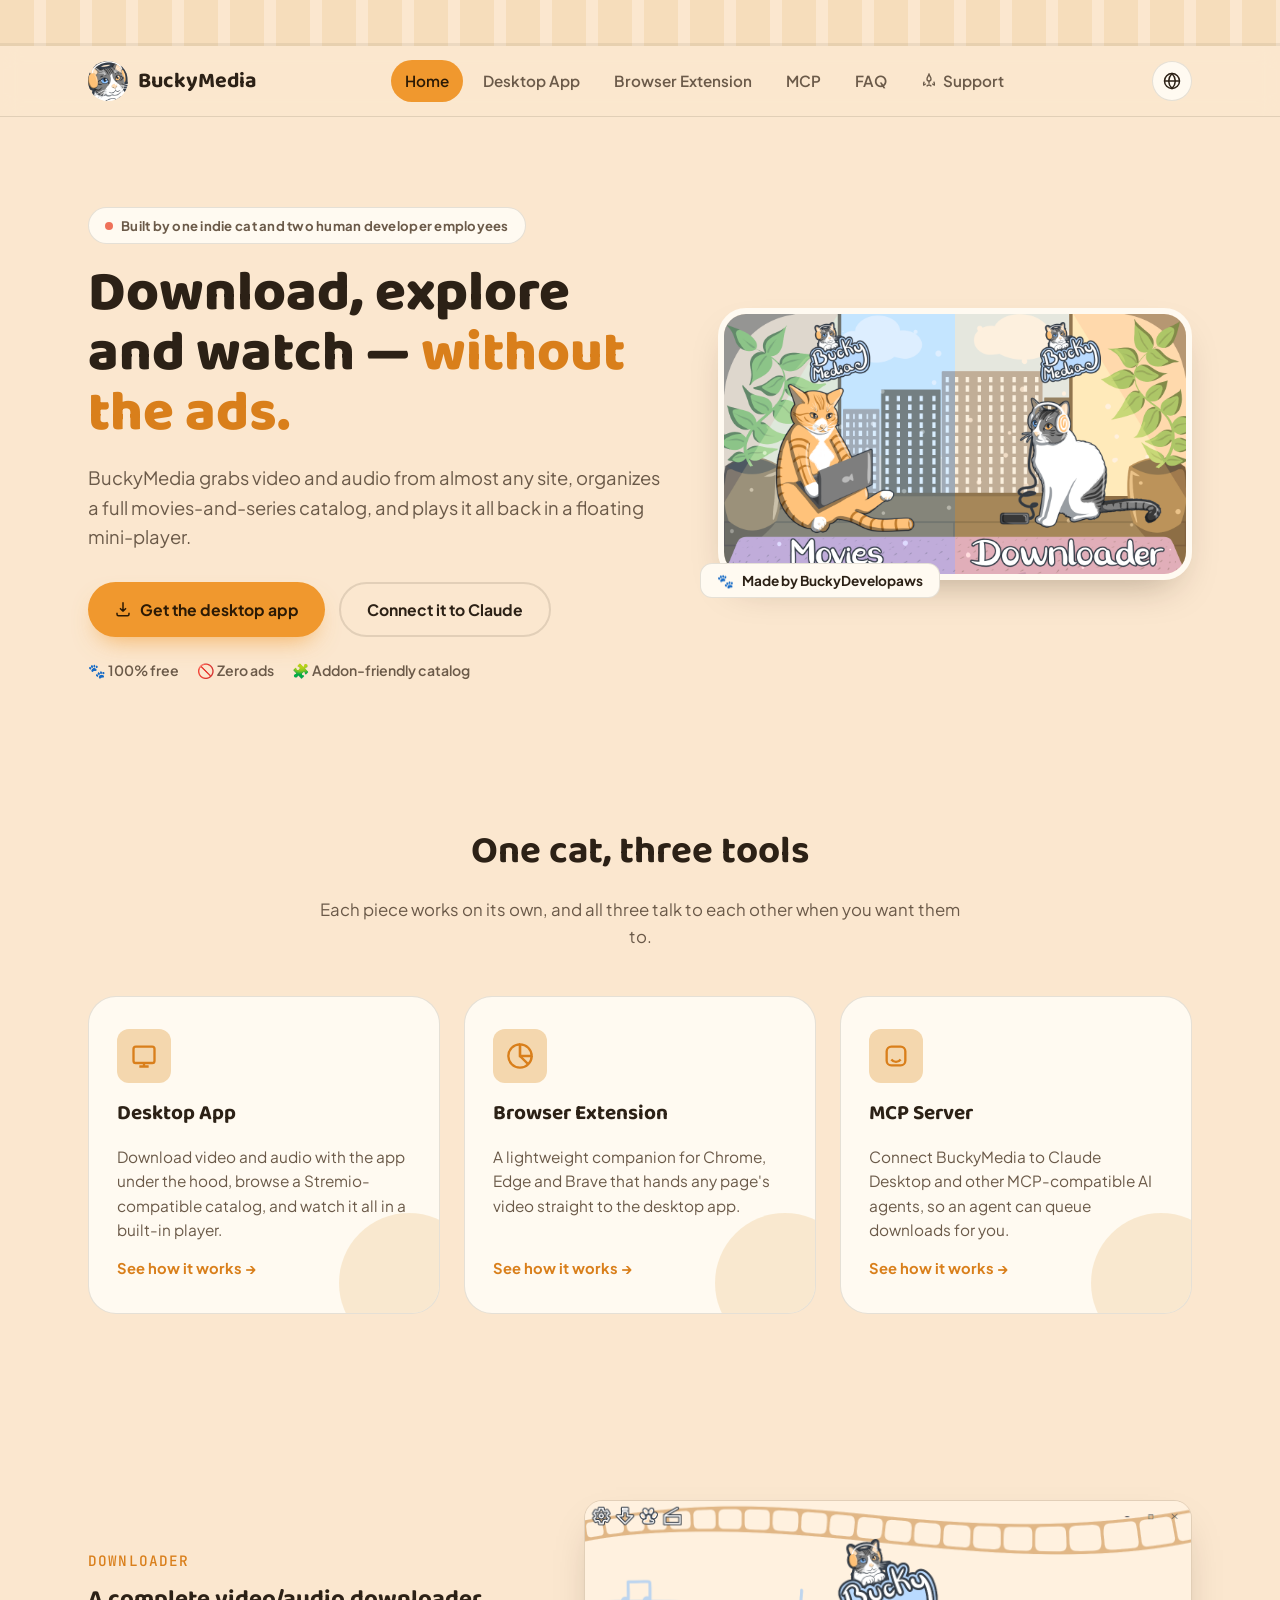
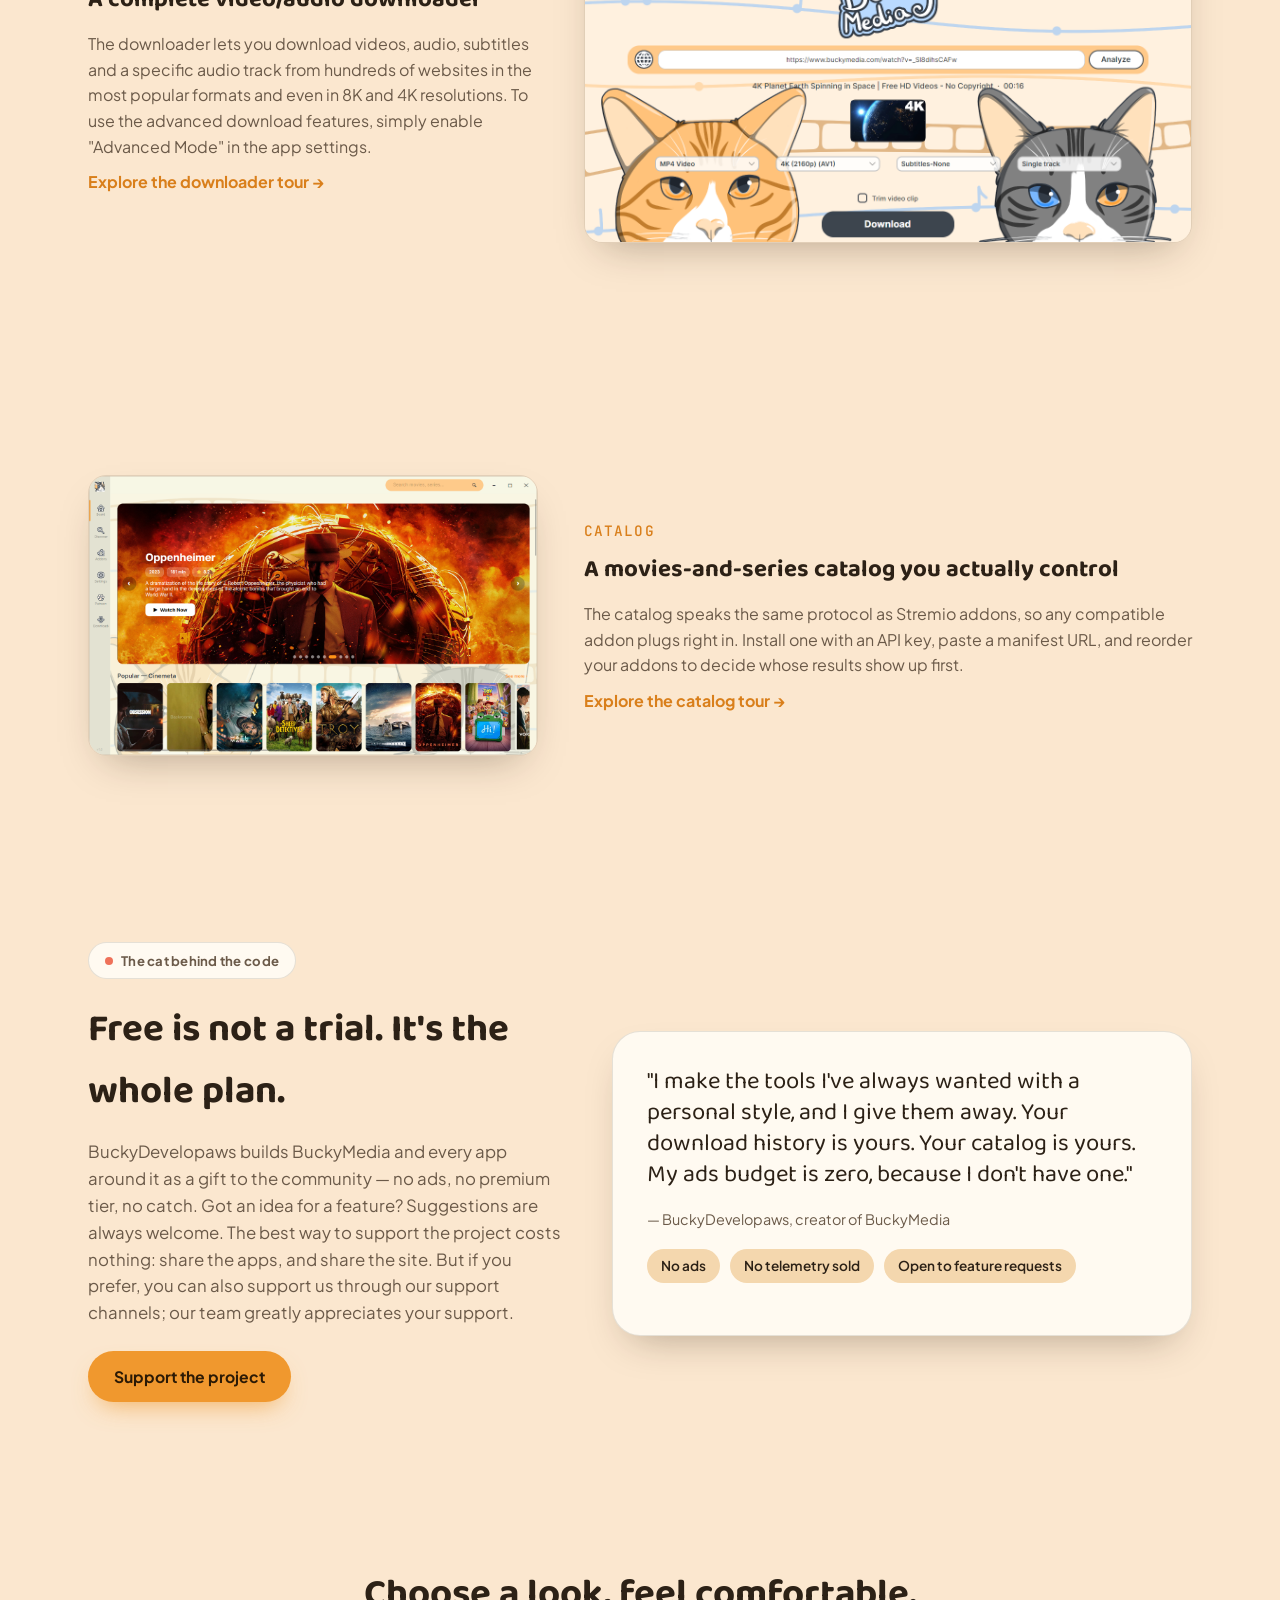
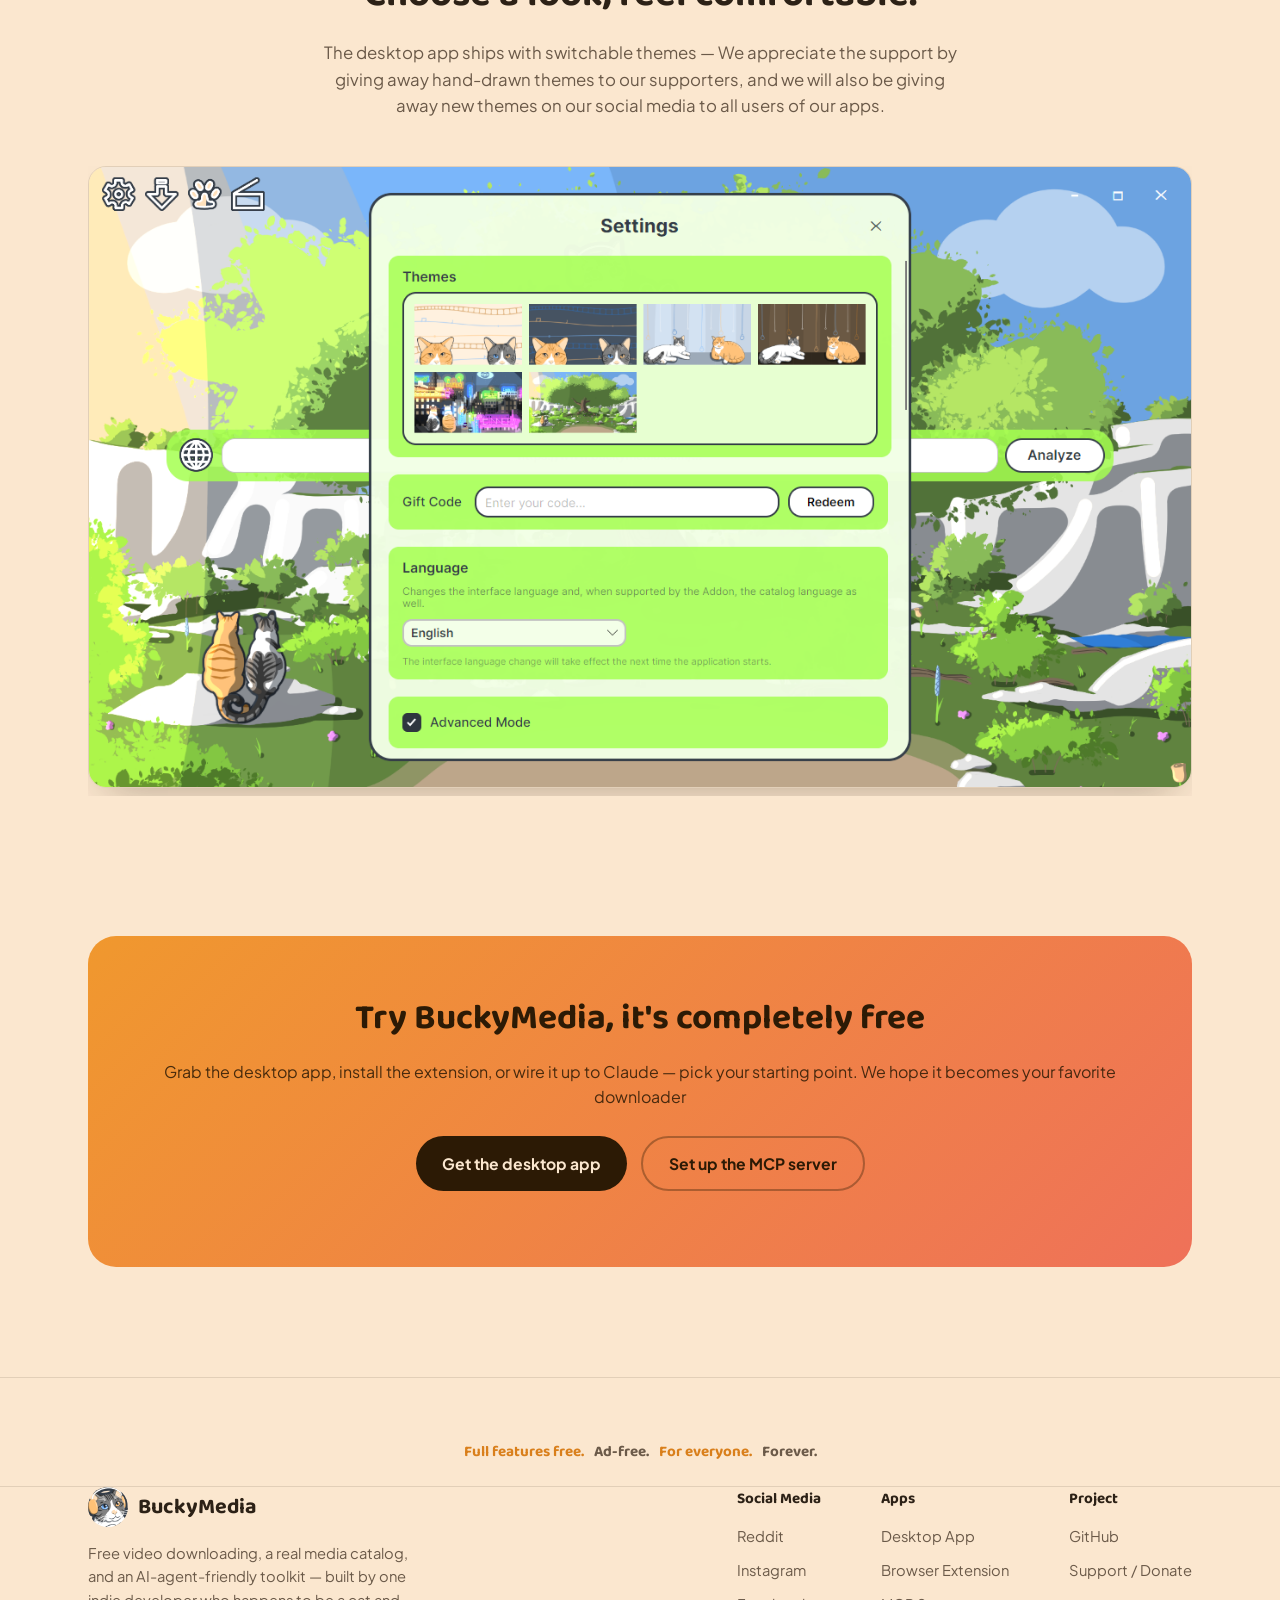
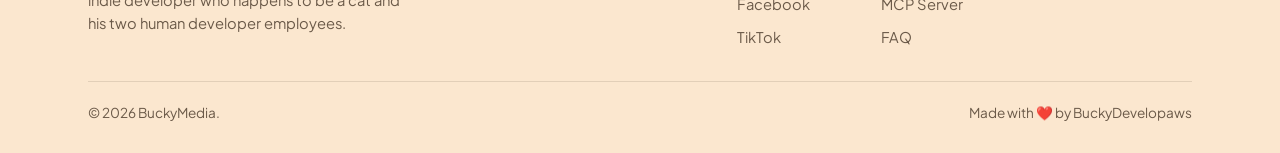
==== commit 8d98863c: "Update index.html" ====
--- a/index.html
+++ b/index.html
@@ -6,6 +6,8 @@
 <title>BuckyMedia — Free downloader, catalog and player, made by an indie cat</title>
 <meta name="description" content="BuckyMedia is a free video downloader, a Stremio-protocol media catalog, a built-in browser and player, a browser extension, and an MCP server for AI agents. No ads, ever.">
 <link rel="icon" type="image/png" href="assets/img/favicon-32.png">
+<link rel="icon" type="image/png" sizes="48x48" href="/assets/img/favicon-48.png">
+<link rel="icon" type="image/png" sizes="192x192" href="/assets/img/favicon-192.png">
 <link rel="preconnect" href="https://fonts.googleapis.com">
 <link rel="stylesheet" href="assets/css/style.css">
 </head>
@@ -204,22 +206,31 @@
         <p>Free video downloading, a real media catalog, and an AI-agent-friendly toolkit — built by one indie developer who happens to be a cat and his two human developer employees.</p>
       </div>
       <div class="footer-links">
-        <div>
-          <h4>Apps</h4>
-          <ul>
-            <li><a href="desktop-app.html">Desktop App</a></li>
-            <li><a href="browser-extension.html">Browser Extension</a></li>
-            <li><a href="mcp.html">MCP Server</a></li>
-            <li><a href="faq.html">FAQ</a></li>
-          </ul>
-        </div>
-        <div>
-          <h4>Project</h4>
-          <ul>
-            <li><a href="https://github.com/BuckyMedia-Apps" target="_blank" rel="noopener">GitHub</a></li>
-            <li><a href="https://buckydevelopaws.github.io/" target="_blank" rel="noopener">Support / Donate</a></li>
-          </ul>
-        </div>
+          <div>
+              <h4>Social Media</h4>
+              <ul>
+                  <li><a href="https://www.reddit.com/r/BuckyMedia/" target="_blank" rel="noopener">Reddit</a></li>
+                  <li><a href="https://www.instagram.com/buckymedia_official" target="_blank" rel="noopener">Instagram</a></li>
+                  <li><a href="https://www.facebook.com/people/BuckyMedia/61592142214994/" target="_blank" rel="noopener">Facebook</a></li>
+                  <li><a href="https://www.tiktok.com/@buckymedia" target="_blank" rel="noopener">TikTok</a></li>
+              </ul>
+          </div>
+          <div>
+              <h4>Apps</h4>
+              <ul>
+                  <li><a href="desktop-app.html">Desktop App</a></li>
+                  <li><a href="browser-extension.html">Browser Extension</a></li>
+                  <li><a href="mcp.html">MCP Server</a></li>
+                  <li><a href="faq.html">FAQ</a></li>
+              </ul>
+          </div>
+          <div>
+              <h4>Project</h4>
+              <ul>
+                  <li><a href="https://github.com/BuckyMedia-Apps" target="_blank" rel="noopener">GitHub</a></li>
+                  <li><a href="https://buckydevelopaws.github.io/" target="_blank" rel="noopener">Support / Donate</a></li>
+              </ul>
+          </div>
       </div>
     </div>
     <div class="footer-bottom">
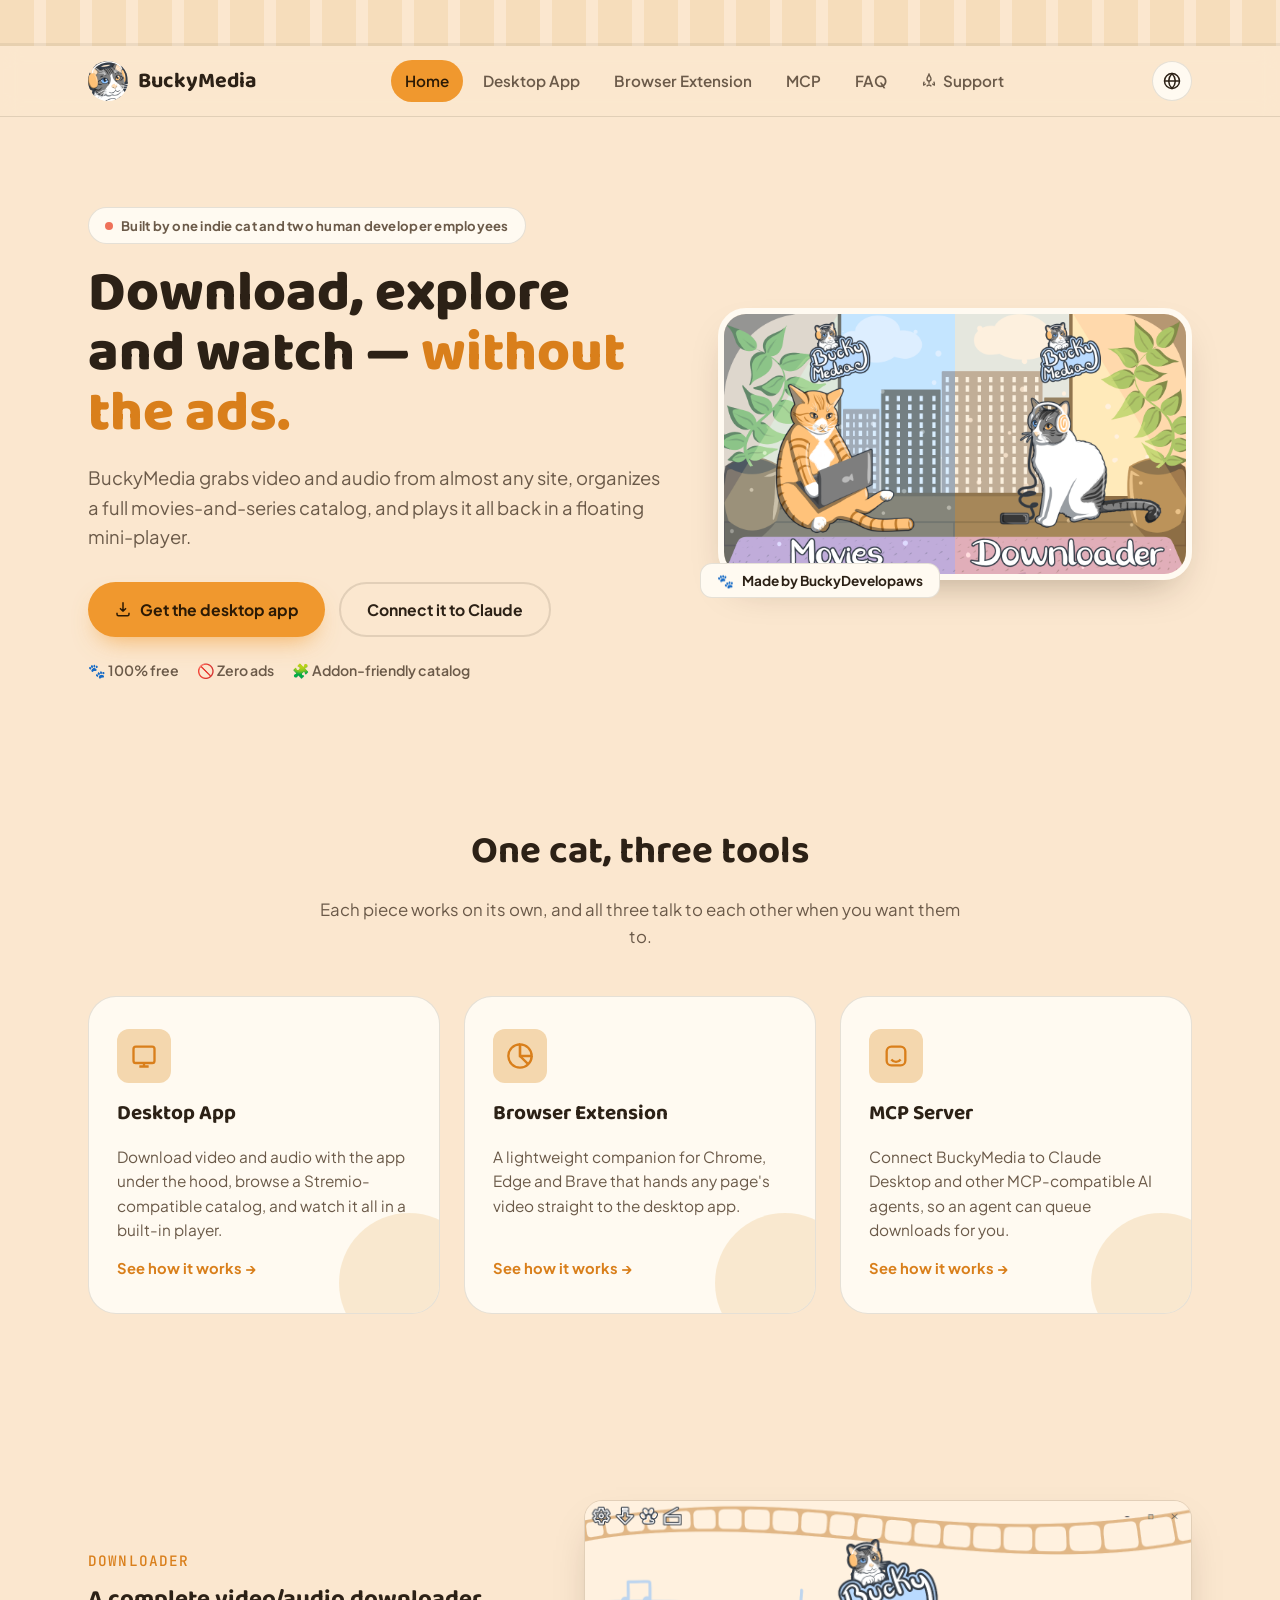
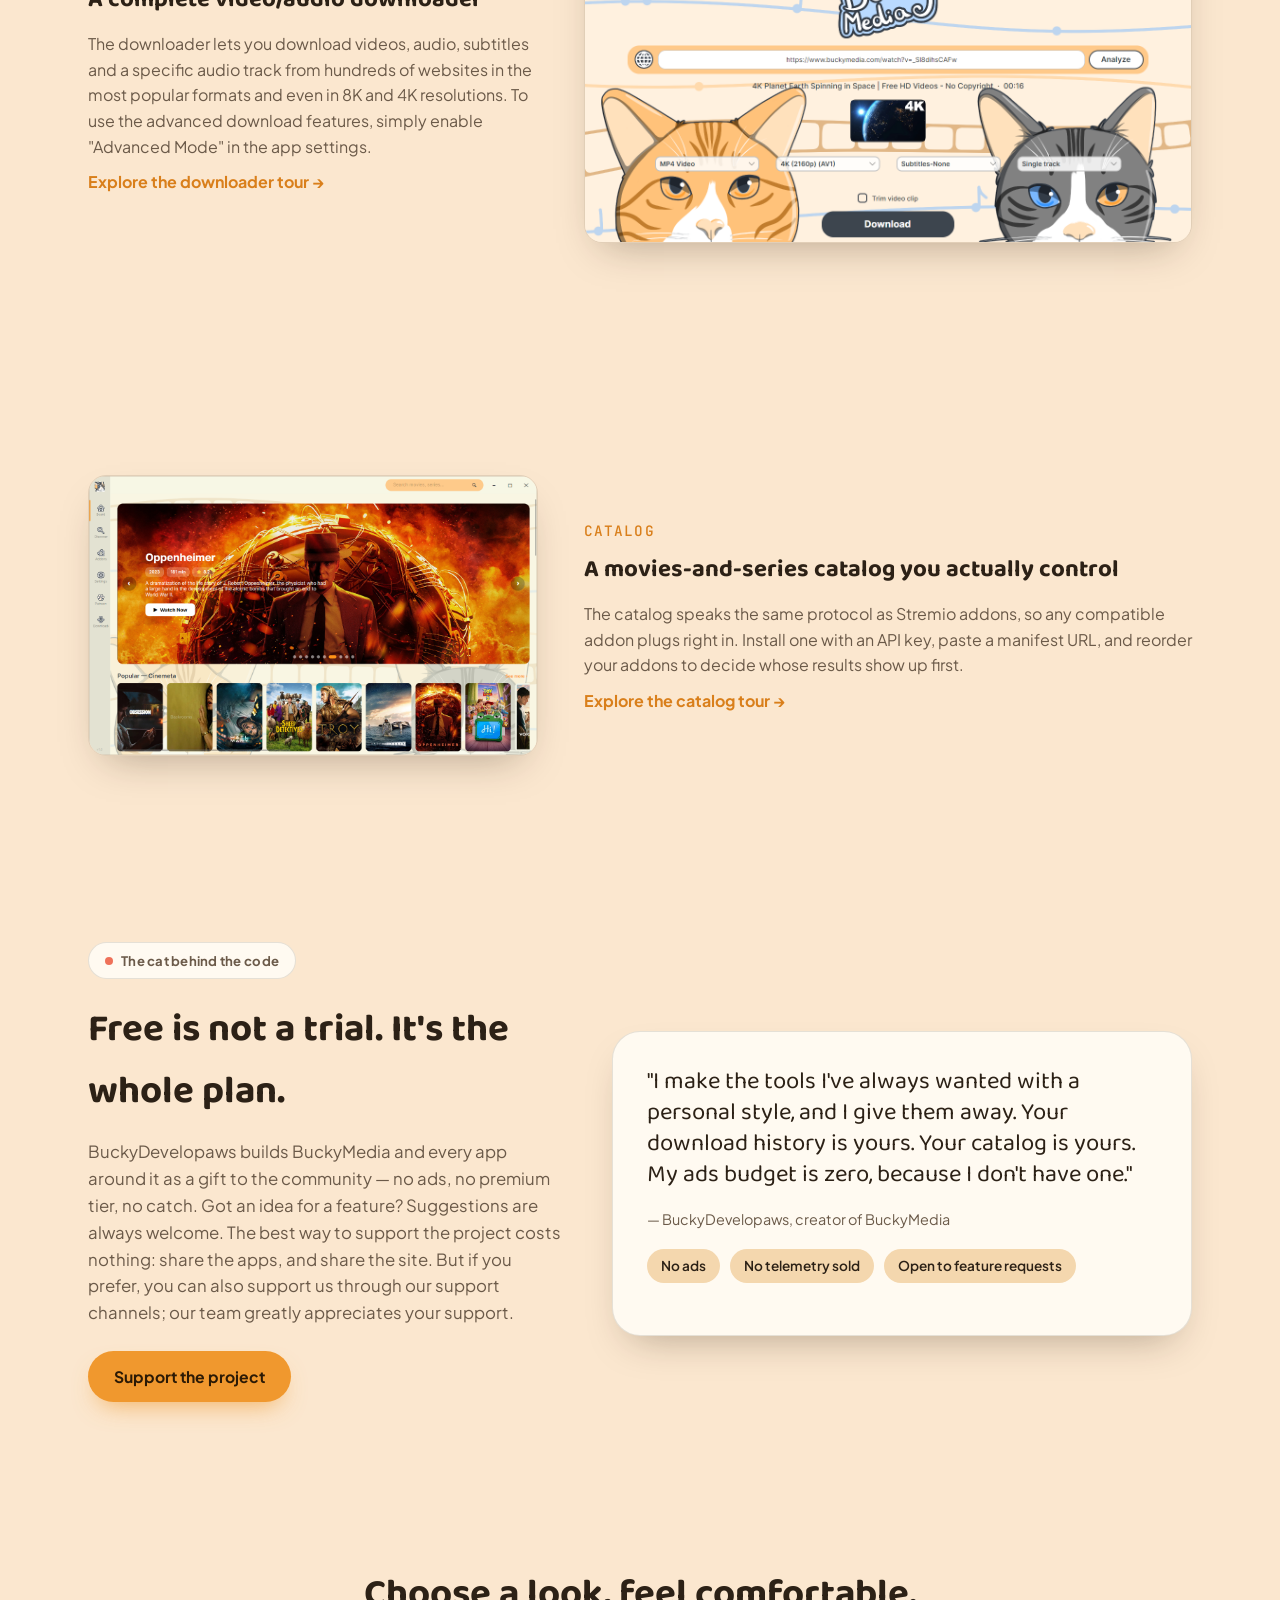
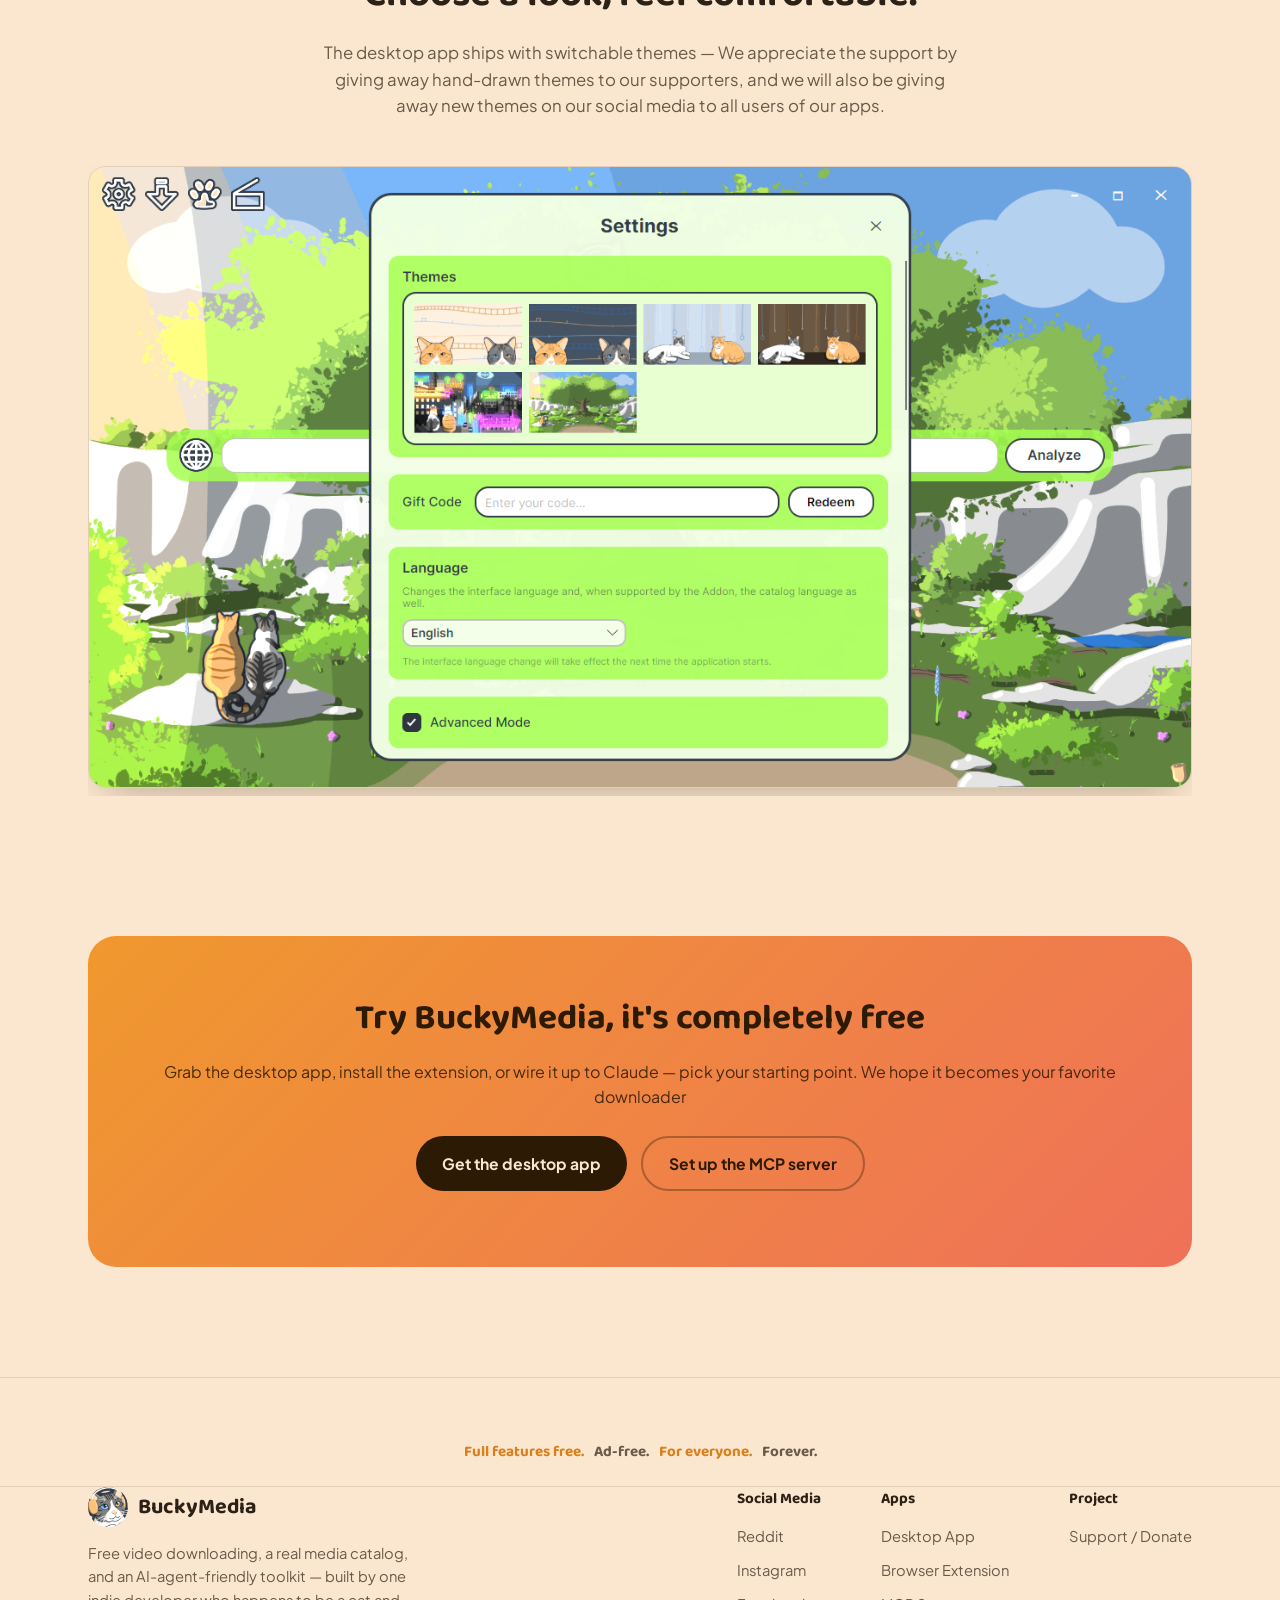
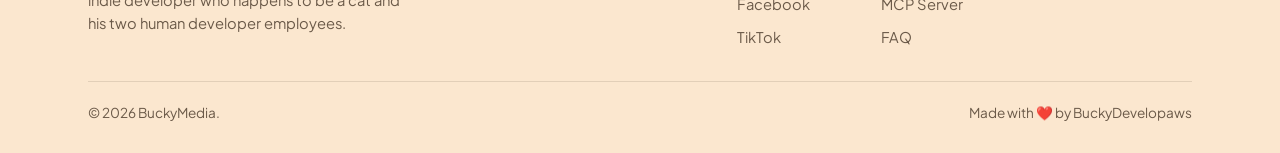
==== commit 35a6ea85: "Update index.html" ====
--- a/index.html
+++ b/index.html
@@ -227,7 +227,6 @@
           <div>
               <h4>Project</h4>
               <ul>
-                  <li><a href="https://github.com/BuckyMedia-Apps" target="_blank" rel="noopener">GitHub</a></li>
                   <li><a href="https://buckydevelopaws.github.io/" target="_blank" rel="noopener">Support / Donate</a></li>
               </ul>
           </div>
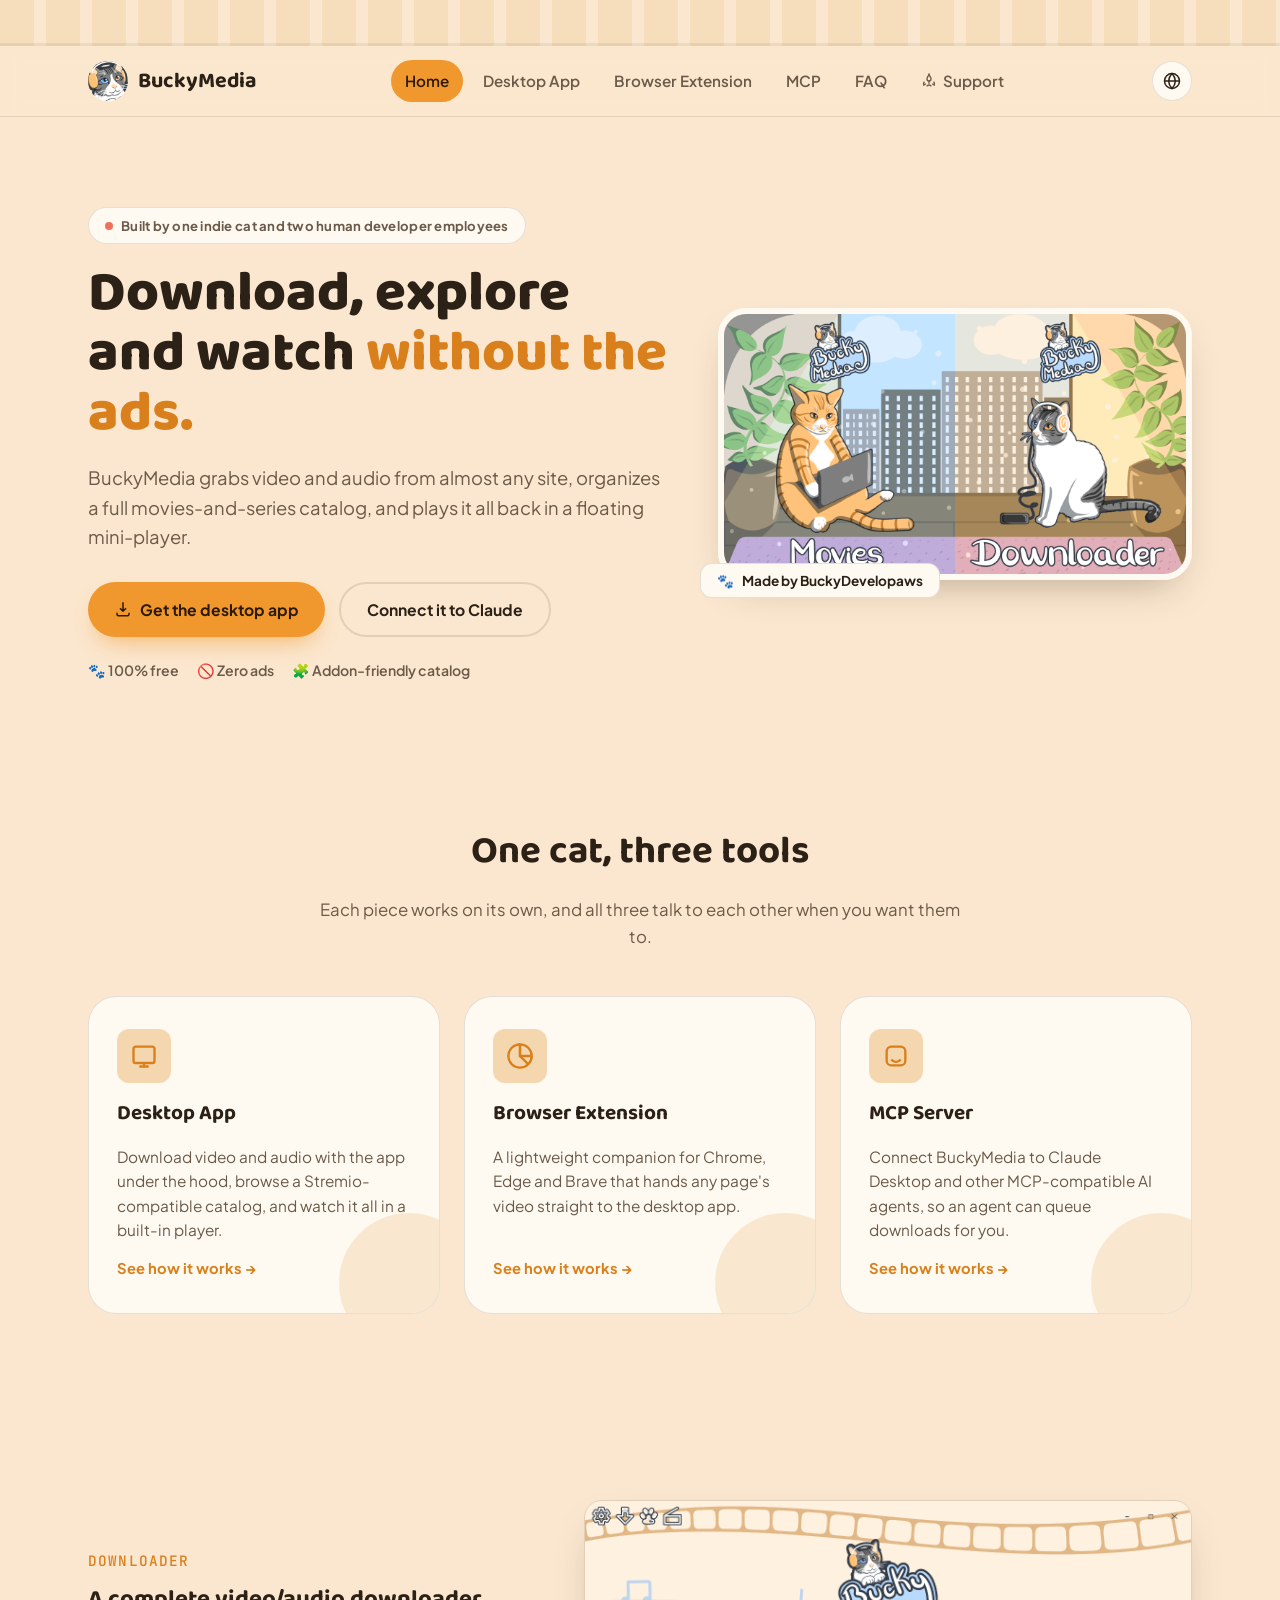
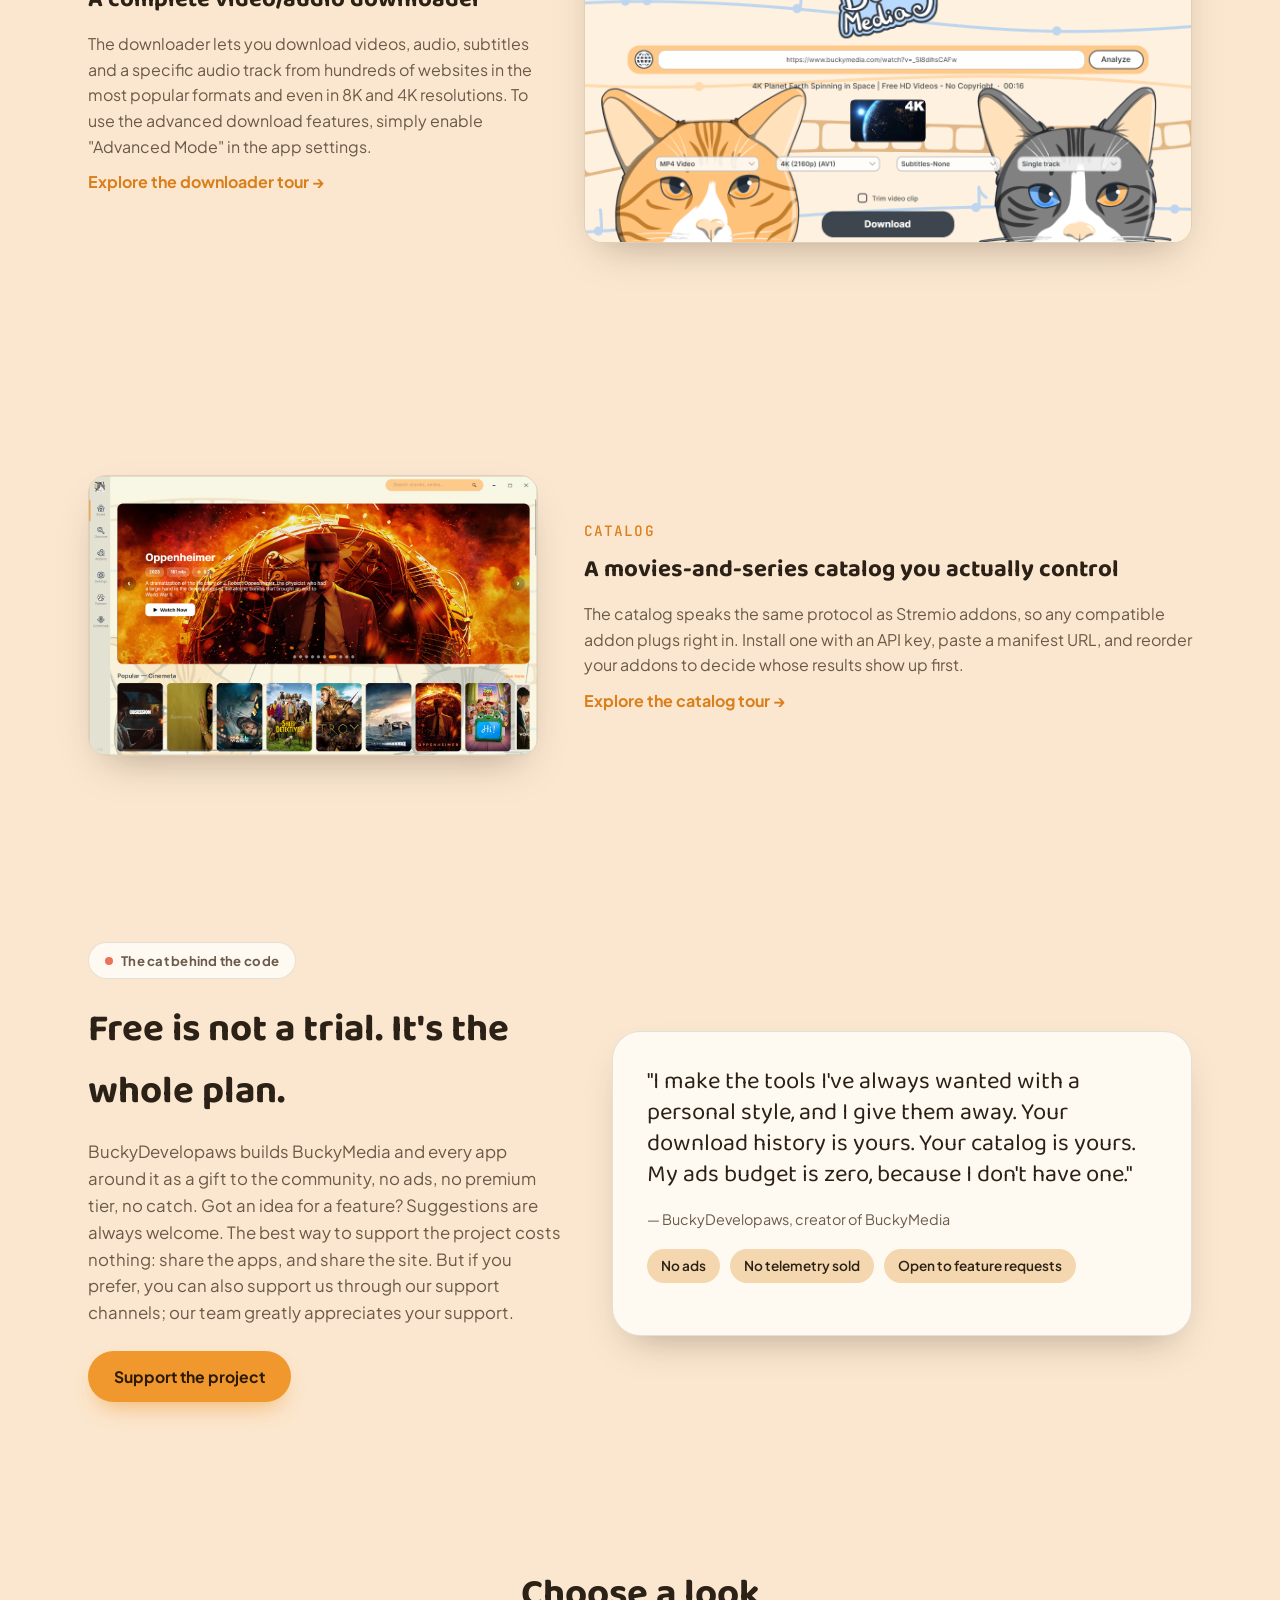
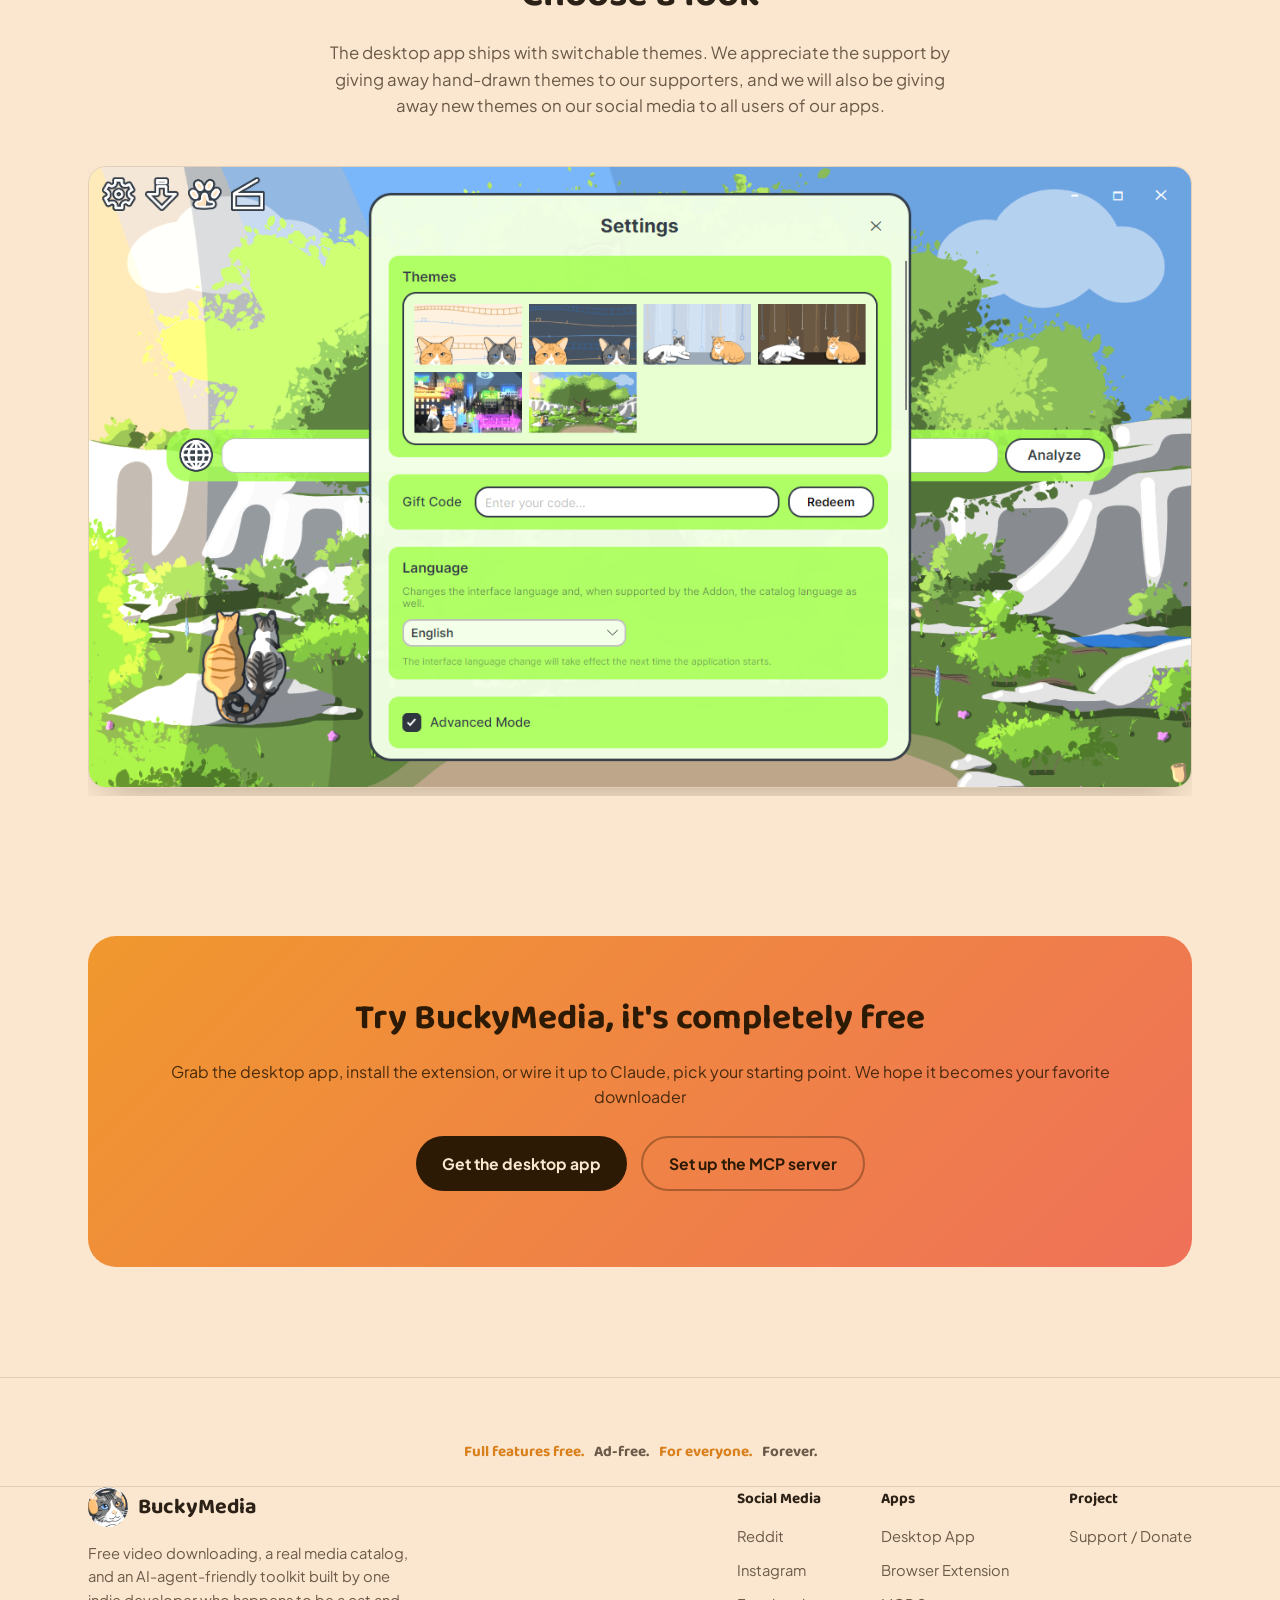
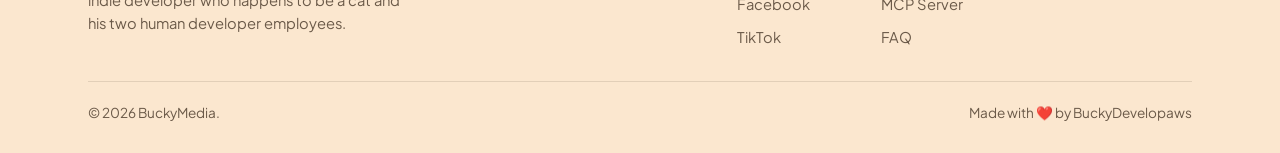
==== commit 2fcc6cf6: "Update index.html" ====
--- a/index.html
+++ b/index.html
@@ -17,16 +17,16 @@
 
 <header class="site-header">
   <div class="wrap">
-    <a href="index.html" class="brand">
+    <a href="https://buckymedia.com/" class="brand">
       <img src="assets/img/favicon-256.png" alt="BuckyMedia logo">
       BuckyMedia
     </a>
     <nav class="main-nav">
-      <a href="index.html" class="current">Home</a>
-      <a href="desktop-app.html">Desktop App</a>
-      <a href="browser-extension.html">Browser Extension</a>
-      <a href="mcp.html">MCP</a>
-      <a href="faq.html">FAQ</a>
+      <a href="https://buckymedia.com/" class="current">Home</a>
+      <a href="https://buckymedia.com/desktop-app">Desktop App</a>
+      <a href="https://buckymedia.com/browser-extension">Browser Extension</a>
+      <a href="https://buckymedia.com/mcp">MCP</a>
+      <a href="https://buckymedia.com/faq">FAQ</a>
       <a href="https://buckydevelopaws.github.io/" target="_blank" rel="noopener" class="support-link">
         <svg width="16" height="16" viewBox="0 0 24 24" fill="none" stroke="currentColor" stroke-width="2"><path d="M12 2c-1 3-3 4-3 7a3 3 0 0 0 6 0c0-3-2-4-3-7Z"/><path d="M5 13c-1.2 1.6-1.5 3-1 5 1.3-.3 2.4-1 3-2"/><path d="M19 13c1.2 1.6 1.5 3 1 5-1.3-.3-2.4-1-3-2"/><path d="M12 12v4"/><path d="M8.5 20c1-1.6 2-2 3.5-2s2.5.4 3.5 2"/></svg>
         Support
@@ -53,14 +53,14 @@
         <div class="wrap">
             <div class="reveal in">
                 <span class="eyebrow"><span class="dot"></span> Built by one indie cat and two human developer employees</span>
-                <h1>Download, explore and watch — <span class="accent">without the ads.</span></h1>
+                <h1>Download, explore and watch <span class="accent">without the ads.</span></h1>
                 <p class="lede">BuckyMedia grabs video and audio from almost any site, organizes a full movies-and-series catalog, and plays it all back in a floating mini-player.</p>
                 <div class="hero-actions">
                     <a href="https://github.com/BuckyMedia-Apps/desktop/releases/latest/download/BuckyMedia-win-Setup.exe" class="btn btn-primary">
                         <svg width="18" height="18" viewBox="0 0 24 24" fill="none" stroke="currentColor" stroke-width="2"><path d="M12 3v12m0 0 4-4m-4 4-4-4M4 17v2a2 2 0 0 0 2 2h12a2 2 0 0 0 2-2v-2" /></svg>
                         Get the desktop app
                     </a>
-                    <a href="mcp.html" class="btn btn-ghost">Connect it to Claude</a>
+                    <a href="https://buckymedia.com/mcp" class="btn btn-ghost">Connect it to Claude</a>
                 </div>
                 <div class="hero-badges">
                     <span>🐾 100% free</span>
@@ -82,7 +82,7 @@
                 <p>Each piece works on its own, and all three talk to each other when you want them to.</p>
             </div>
             <div class="app-grid">
-                <a href="desktop-app.html" class="app-card reveal">
+                <a href="https://buckymedia.com/desktop-app" class="app-card reveal">
                     <div class="icon">
                         <svg viewBox="0 0 24 24" fill="none" stroke="currentColor" stroke-width="2"><rect x="3" y="4" width="18" height="14" rx="2" /><path d="M8 21h8M12 18v3" /></svg>
                     </div>
@@ -90,7 +90,7 @@
                     <p>Download video and audio with the app under the hood, browse a Stremio-compatible catalog, and watch it all in a built-in player.</p>
                     <span class="card-link">See how it works →</span>
                 </a>
-                <a href="browser-extension.html" class="app-card reveal">
+                <a href="https://buckymedia.com/browser-extension" class="app-card reveal">
                     <div class="icon">
                         <svg viewBox="0 0 24 24" fill="none" stroke="currentColor" stroke-width="2"><path d="M12 2a10 10 0 1 0 10 10" /><path d="M12 2v10l7 7" /><path d="M12 2a10 10 0 0 1 10 10h-10Z" /></svg>
                     </div>
@@ -98,7 +98,7 @@
                     <p>A lightweight companion for Chrome, Edge and Brave that hands any page's video straight to the desktop app.</p>
                     <span class="card-link">See how it works →</span>
                 </a>
-                <a href="mcp.html" class="app-card reveal">
+                <a href="https://buckymedia.com/mcp" class="app-card reveal">
                     <div class="icon">
                         <svg viewBox="0 0 24 24" fill="none" stroke="currentColor" stroke-width="2"><rect x="4" y="4" width="16" height="16" rx="4" /><path d="M9 9h.01M15 9h.01M8 15c1 1.3 2.3 2 4 2s3-.7 4-2" /></svg>
                     </div>
@@ -120,7 +120,7 @@
                     <span class="step-num">DOWNLOADER</span>
                     <h3>A complete video/audio downloader</h3>
                     <p>The downloader lets you download videos, audio, subtitles and a specific audio track from hundreds of websites in the most popular formats and even in 8K and 4K resolutions. To use the advanced download features, simply enable "Advanced Mode" in the app settings.</p>
-                    <a href="desktop-app.html#downloader" class="card-link" style="text-decoration:none; font-weight:700; color:var(--orange-dark);">Explore the downloader tour →</a>
+                    <a href="https://buckymedia.com/desktop-app#downloader" class="card-link" style="text-decoration:none; font-weight:700; color:var(--orange-dark);">Explore the downloader tour →</a>
                 </div>
             </div>
         </div>
@@ -137,7 +137,7 @@
                     <span class="step-num">CATALOG</span>
                     <h3>A movies-and-series catalog you actually control</h3>
                     <p>The catalog speaks the same protocol as Stremio addons, so any compatible addon plugs right in. Install one with an API key, paste a manifest URL, and reorder your addons to decide whose results show up first.</p>
-                    <a href="desktop-app.html#catalog" class="card-link" style="text-decoration:none; font-weight:700; color:var(--orange-dark);">Explore the catalog tour →</a>
+                    <a href="https://buckymedia.com/desktop-app#catalog" class="card-link" style="text-decoration:none; font-weight:700; color:var(--orange-dark);">Explore the catalog tour →</a>
                 </div>
             </div>
         </div>
@@ -149,7 +149,7 @@
                 <div class="reveal">
                     <span class="eyebrow"><span class="dot"></span> The cat behind the code</span>
                     <h2 style="font-family: var(--font-display); font-size: clamp(1.8rem, 3vw, 2.4rem); margin: 0 0 16px;">Free is not a trial. It's the whole plan.</h2>
-                    <p style="color: var(--ink-soft); font-size: 1.05rem;">BuckyDevelopaws builds BuckyMedia and every app around it as a gift to the community — no ads, no premium tier, no catch. Got an idea for a feature? Suggestions are always welcome. The best way to support the project costs nothing: share the apps, and share the site. But if you prefer, you can also support us through our support channels; our team greatly appreciates your support.</p>
+                    <p style="color: var(--ink-soft); font-size: 1.05rem;">BuckyDevelopaws builds BuckyMedia and every app around it as a gift to the community, no ads, no premium tier, no catch. Got an idea for a feature? Suggestions are always welcome. The best way to support the project costs nothing: share the apps, and share the site. But if you prefer, you can also support us through our support channels; our team greatly appreciates your support.</p>
                     <div class="hero-actions" style="margin-top:24px;">
                         <a href="https://buckydevelopaws.github.io/" target="_blank" rel="noopener" class="btn btn-primary">Support the project</a>
                     </div>
@@ -170,8 +170,8 @@
     <section id="themes">
         <div class="wrap">
             <div class="section-head reveal">
-                <h2>Choose a look, feel comfortable.</h2>
-                <p>The desktop app ships with switchable themes — We appreciate the support by giving away hand-drawn themes to our supporters, and we will also be giving away new themes on our social media to all users of our apps.</p>
+                <h2>Choose a look</h2>
+                <p>The desktop app ships with switchable themes. We appreciate the support by giving away hand-drawn themes to our supporters, and we will also be giving away new themes on our social media to all users of our apps.</p>
             </div>
             <div class="theme-strip reveal">
                 <img src="assets/img/S-Step-02.png" alt="Forest theme applied to the settings window" style="border-radius: var(--radius-md); border: 1px solid var(--line); box-shadow: var(--shadow);">
@@ -183,10 +183,10 @@
         <div class="wrap">
             <div class="cta-band reveal">
                 <h2>Try BuckyMedia, it's completely free</h2>
-                <p>Grab the desktop app, install the extension, or wire it up to Claude — pick your starting point. We hope it becomes your favorite downloader</p>
+                <p>Grab the desktop app, install the extension, or wire it up to Claude, pick your starting point. We hope it becomes your favorite downloader</p>
                 <div class="hero-actions" style="justify-content:center;">
                     <a href="https://github.com/BuckyMedia-Apps/desktop/releases/latest/download/BuckyMedia-win-Setup.exe" class="btn" style="background:#2c1a05; color:#fbe7cf;">Get the desktop app</a>
-                    <a href="mcp.html" class="btn btn-ghost">Set up the MCP server</a>
+                    <a href="https://buckymedia.com/mcp" class="btn btn-ghost">Set up the MCP server</a>
                 </div>
             </div>
         </div>
@@ -199,11 +199,11 @@
   <div class="wrap">
     <div class="footer-top">
       <div class="footer-brand">
-        <a href="index.html" class="brand">
+        <a href="https://buckymedia.com/" class="brand">
           <img src="assets/img/favicon-256.png" alt="BuckyMedia logo">
           BuckyMedia
         </a>
-        <p>Free video downloading, a real media catalog, and an AI-agent-friendly toolkit — built by one indie developer who happens to be a cat and his two human developer employees.</p>
+        <p>Free video downloading, a real media catalog, and an AI-agent-friendly toolkit built by one indie developer who happens to be a cat and his two human developer employees.</p>
       </div>
       <div class="footer-links">
           <div>
@@ -218,10 +218,10 @@
           <div>
               <h4>Apps</h4>
               <ul>
-                  <li><a href="desktop-app.html">Desktop App</a></li>
-                  <li><a href="browser-extension.html">Browser Extension</a></li>
-                  <li><a href="mcp.html">MCP Server</a></li>
-                  <li><a href="faq.html">FAQ</a></li>
+                  <li><a href="https://buckymedia.com/desktop-app">Desktop App</a></li>
+                  <li><a href="https://buckymedia.com/browser-extension">Browser Extension</a></li>
+                  <li><a href="https://buckymedia.com/mcp">MCP Server</a></li>
+                  <li><a href="https://buckymedia.com/faq">FAQ</a></li>
               </ul>
           </div>
           <div>
